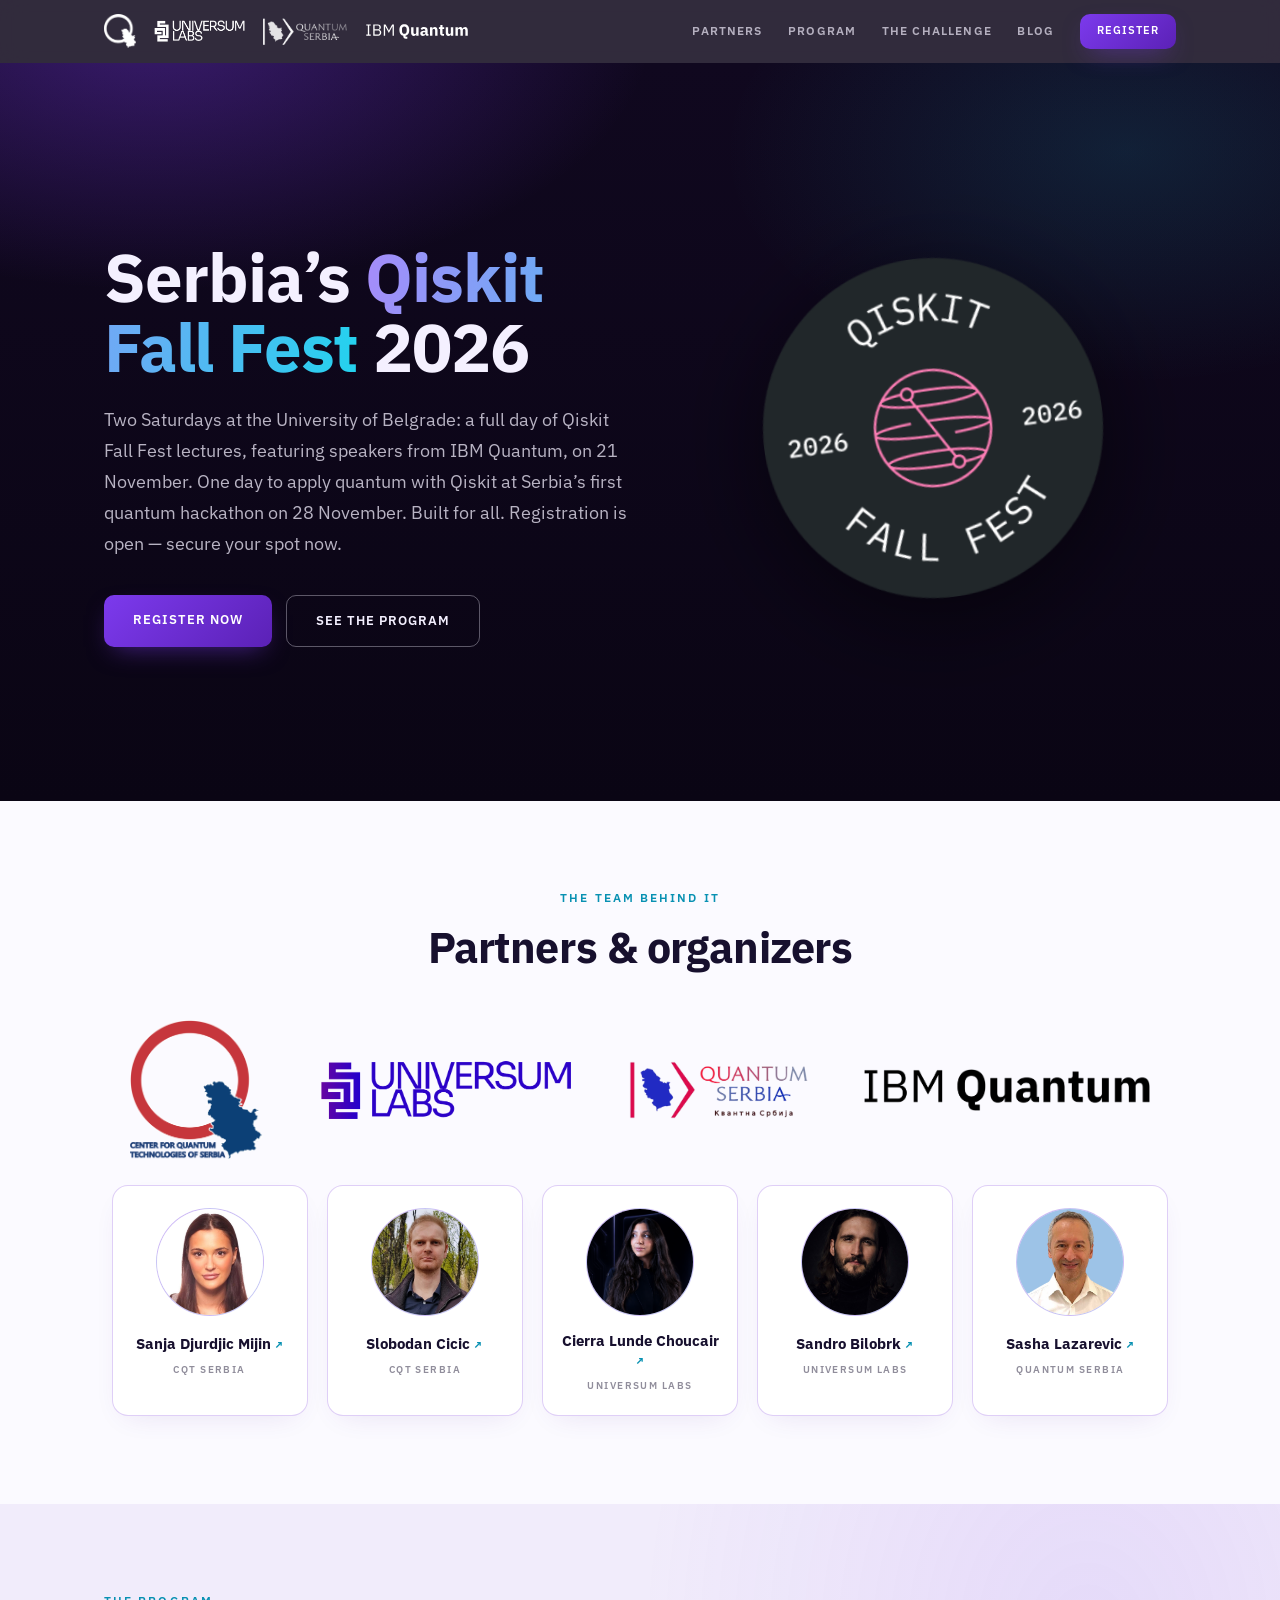
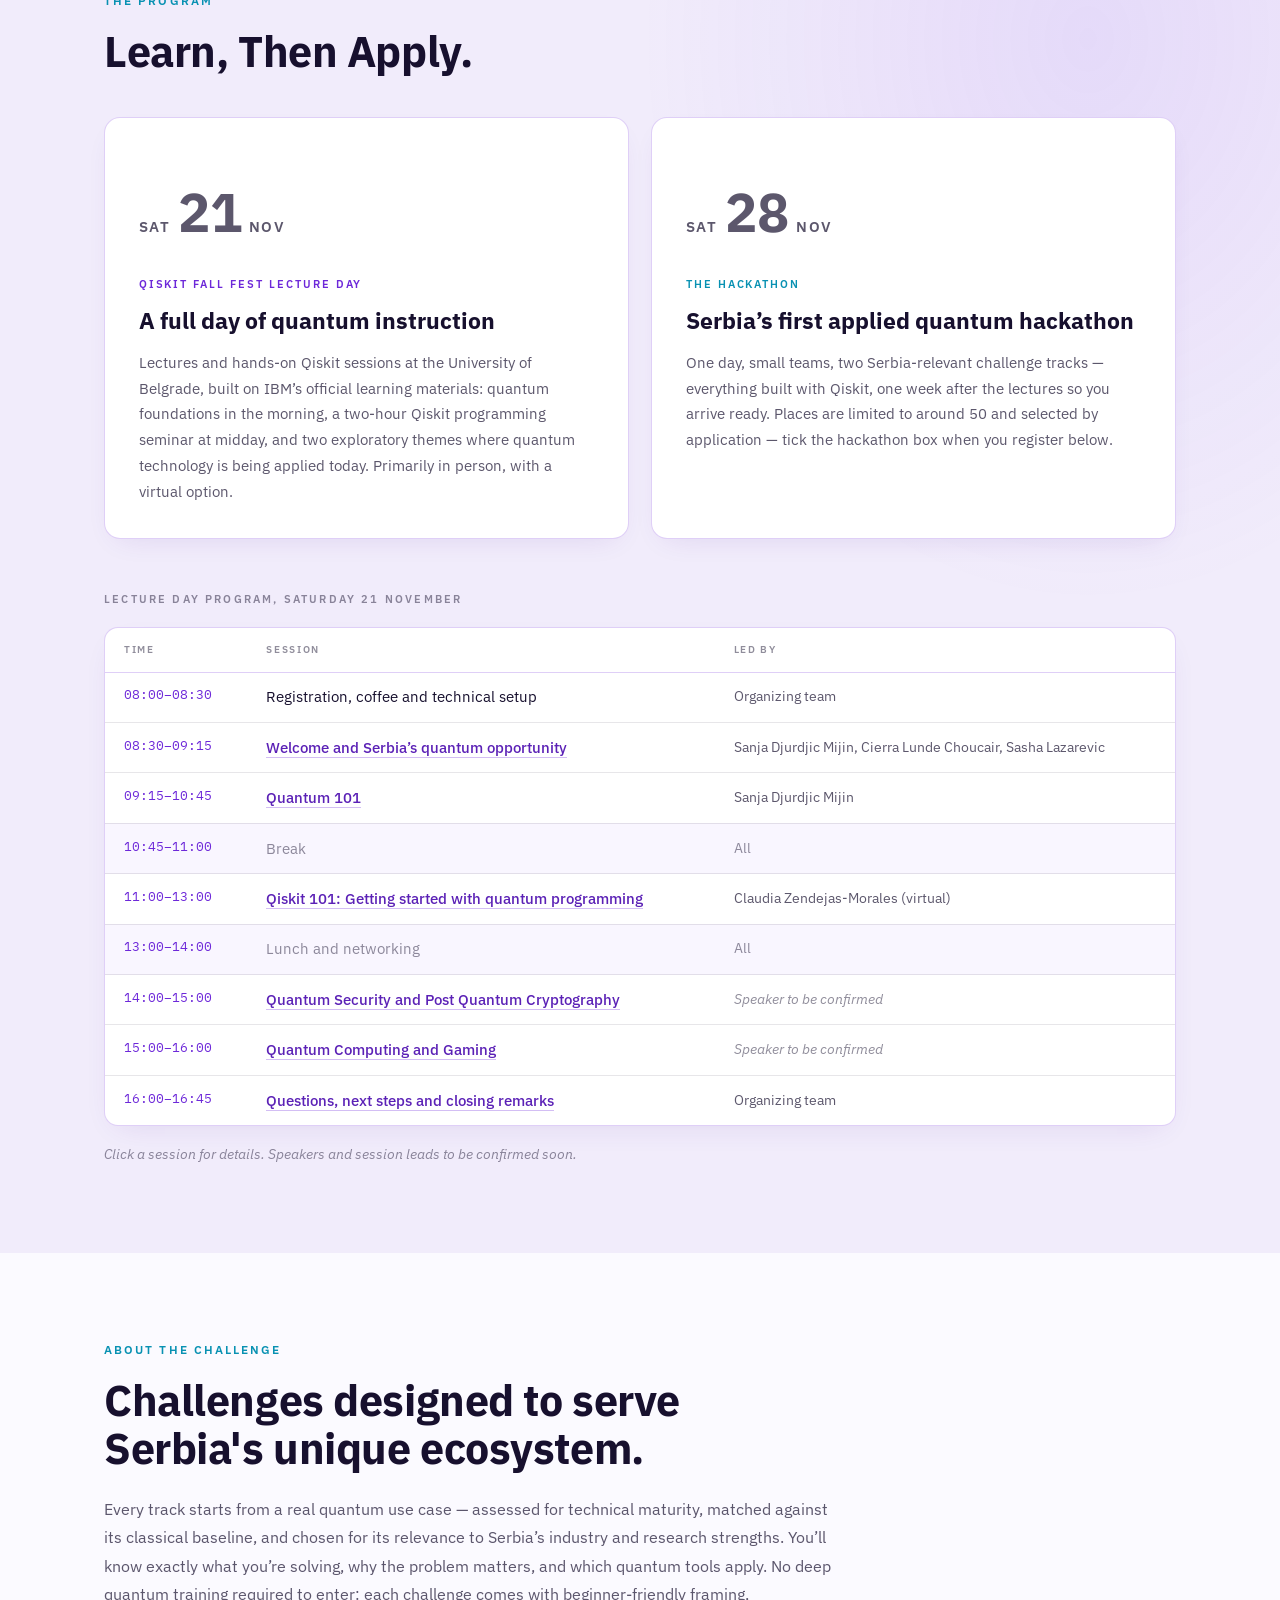
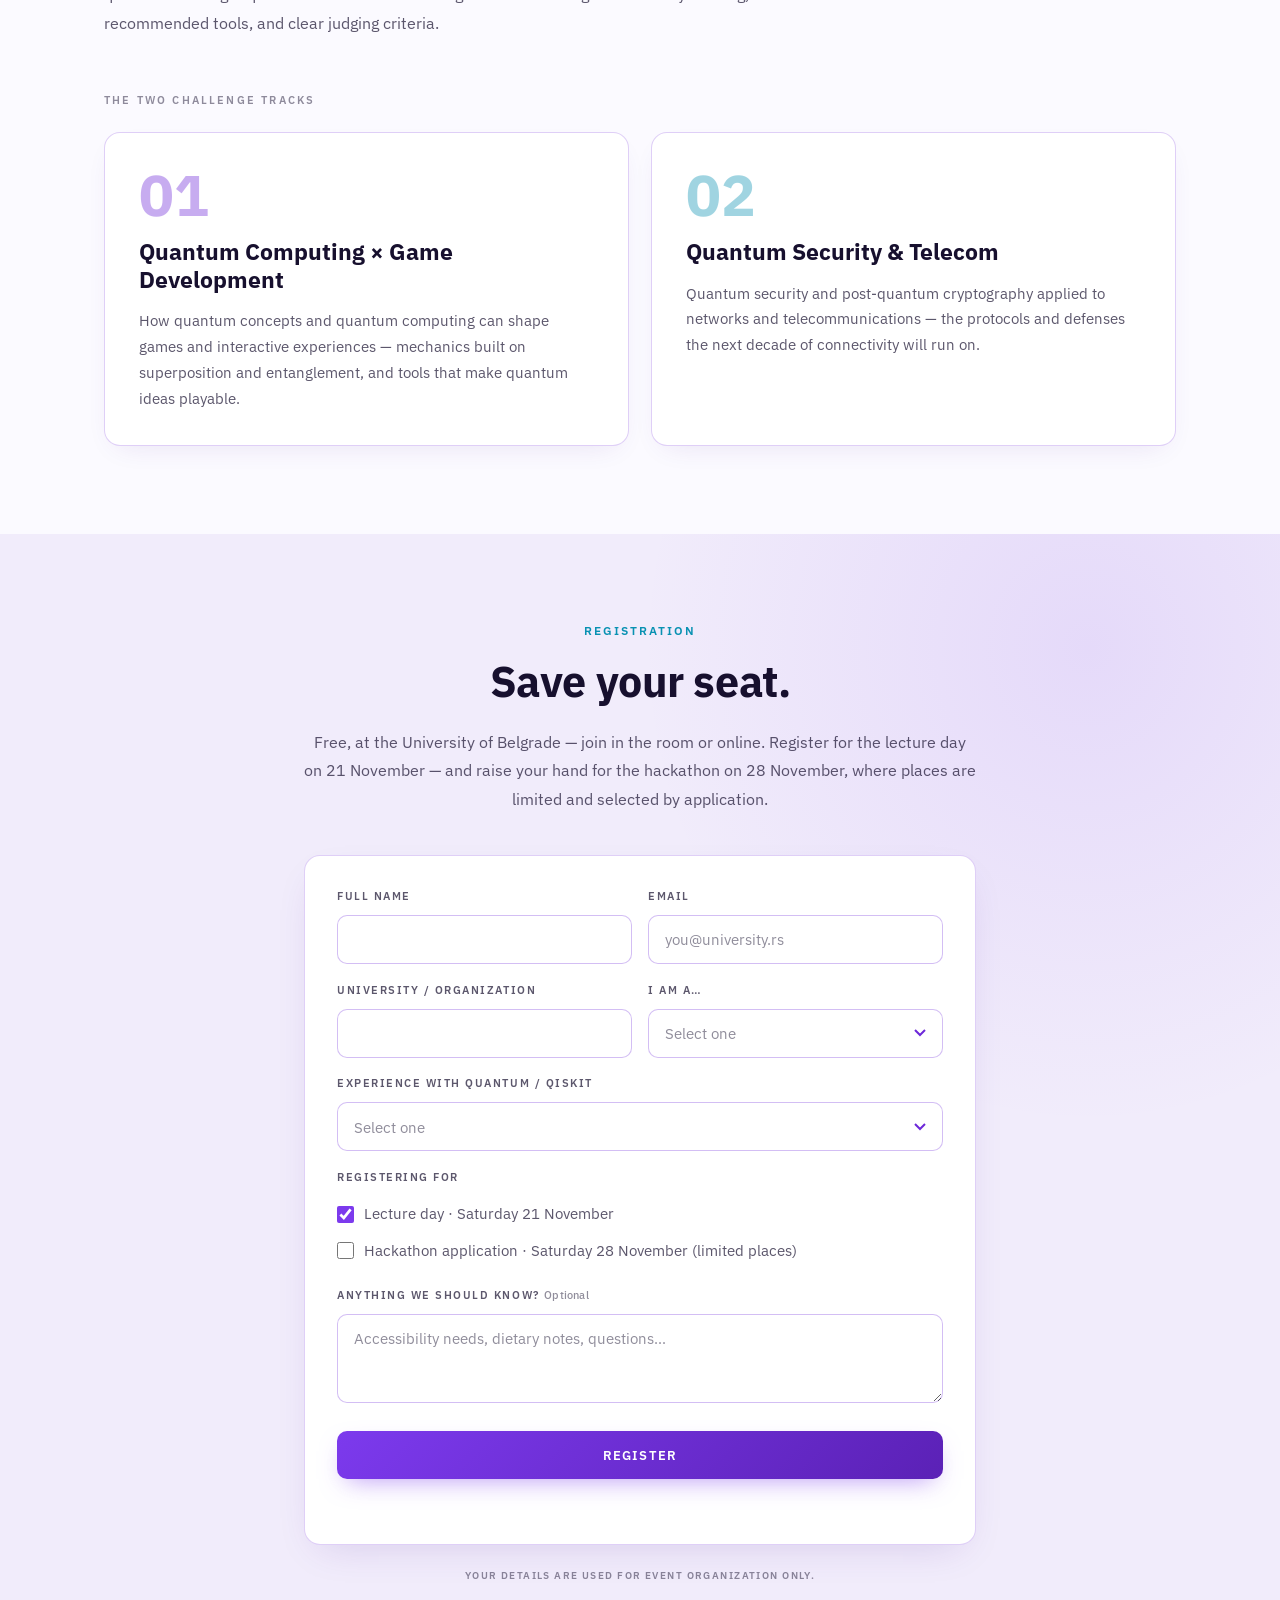
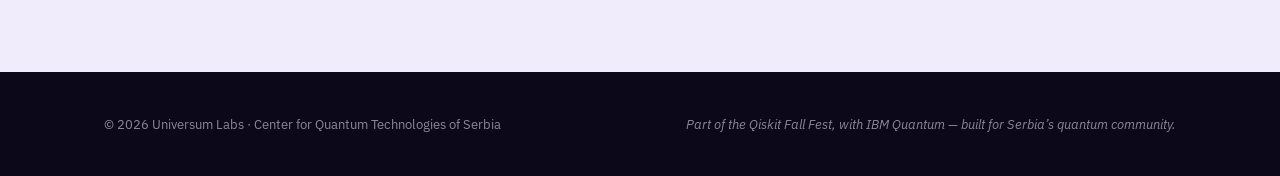
==== index.html @ 4c8e0391 "Two official challenge tracks; welcome speakers; copy trims - Challenge tracks are now the two selec" ====
<!doctype html>
<html lang="en">
<head>
  <meta charset="utf-8" />
  <meta name="viewport" content="width=device-width, initial-scale=1" />
  <title>Qiskit Fall Fest Serbia — Serbia's First Applied Quantum Hackathon</title>
  <meta
    name="description"
    content="A Qiskit Fall Fest and Serbia's first applied quantum hackathon: a full day of lectures with IBM Quantum speakers on 21 November and a one-day Qiskit hackathon on 28 November 2026, in Belgrade. From the Center for Quantum Technologies of Serbia and Universum Labs. Sign up for updates."
  />
  <meta property="og:type" content="website" />
  <meta property="og:title" content="Qiskit Fall Fest Serbia — Serbia's First Applied Quantum Hackathon" />
  <meta
    property="og:description"
    content="Fall Fest lectures with IBM Quantum speakers on 21 November, Serbia's first applied quantum hackathon on 28 November — Belgrade, 2026. Sign up for updates."
  />
  <meta property="og:site_name" content="Qiskit Fall Fest Serbia 2026" />
  <!-- Interim host: swap for the custom domain once set (README, "Going live") -->
  <meta property="og:image" content="https://ibm-qiskit-fall-fest-serbia.vercel.app/assets/og-card.png" />
  <meta property="og:image:width" content="1200" />
  <meta property="og:image:height" content="630" />
  <meta property="og:image:alt" content="Qiskit Fall Fest Serbia 2026 — Serbia&#39;s first applied quantum hackathon, 21 and 28 November, University of Belgrade" />
  <meta name="twitter:card" content="summary_large_image" />
  <meta name="theme-color" content="#0A0514" />
  <link rel="icon" href="data:image/svg+xml,%3Csvg%20xmlns='http://www.w3.org/2000/svg'%20viewBox='0%200%2032%2032'%3E%3Ccircle%20cx='16'%20cy='16'%20r='13'%20fill='none'%20stroke='%238B5CF6'%20stroke-width='2'/%3E%3Cellipse%20cx='16'%20cy='16'%20rx='13'%20ry='5'%20fill='none'%20stroke='%238B5CF6'%20stroke-opacity='.55'/%3E%3Cline%20x1='16'%20y1='16'%20x2='24'%20y2='8'%20stroke='%2322D3EE'%20stroke-width='2'/%3E%3Ccircle%20cx='24'%20cy='8'%20r='2.5'%20fill='%2322D3EE'/%3E%3C/svg%3E" />
  <link rel="preconnect" href="https://fonts.googleapis.com" />
  <link rel="preconnect" href="https://fonts.gstatic.com" crossorigin />
  <link
    href="https://fonts.googleapis.com/css2?family=IBM+Plex+Mono:wght@400;500&family=IBM+Plex+Sans:wght@400;500;600;700&display=swap"
    rel="stylesheet"
  />
  <link rel="stylesheet" href="/styles.css" />
</head>
<body>
  <header class="topbar">
    <div class="wrap topbar-inner">
      <a class="brand-link" href="/" aria-label="Qiskit Fall Fest Serbia — home">
        <span class="brand-logos" role="img" aria-label="Center for Quantum Technologies of Serbia, Universum Labs, Quantum Serbia, and IBM Quantum">
          <img class="brand-logo brand-cqt" src="/assets/logo-cqt-serbia-white.png" alt="" />
          <img class="brand-logo brand-ul" src="/assets/logo-universum-labs-white.png" alt="" />
          <img class="brand-logo brand-qs" src="/assets/logo-quantum-serbia-white.png" alt="" />
          <img class="brand-logo brand-ibm" src="/assets/ibm-quantum-rev.svg" alt="" />
        </span>
      </a>
      <nav class="topnav" aria-label="Page">
        <a href="#partners">Partners</a>
        <a href="#program">Program</a>
        <a href="#challenge">The Challenge</a>
        <a href="/blog/">Blog</a>
        <a class="btn btn-primary btn-small" href="#register">Register</a>
      </nav>
    </div>
  </header>

  <main>
    <!-- ──────── HERO — a qubit, live ──────── -->
    <section class="hero" aria-label="Serbia's first applied quantum hackathon">
      <div class="wrap hero-grid">
        <div class="hero-copy">
          <h1>
            Serbia&rsquo;s
            <span class="grad">Qiskit Fall Fest</span>
            2026
          </h1>
          <p class="lede">
            Two Saturdays at the University of Belgrade: a full day of Qiskit Fall Fest
            lectures, featuring speakers from IBM Quantum, on 21 November. One
            day to apply quantum with Qiskit at Serbia&rsquo;s first quantum
            hackathon on 28 November. Built for all. Registration is
            open — secure your spot now.
          </p>
          <div class="cta-row">
            <a class="btn btn-primary" href="#register">Register Now</a>
            <a class="btn btn-ghost" href="#program">See the program</a>
          </div>
        </div>

        <figure class="hero-viz">
          <!-- Official Qiskit Fall Fest 2026 sticker -->
          <img class="sticker" src="/assets/fall-fest-sticker.png" alt="Qiskit Fall Fest 2026 sticker" width="318" height="318" />
        </figure>
      </div>
    </section>

    <!-- ──────── THE PARTNERS — three logos, linked ──────── -->
    <section id="partners" aria-labelledby="partners-heading">
      <div class="wrap">
        <p class="eyebrow centered">The team behind it</p>
        <h2 id="partners-heading" class="centered">Partners &amp; organizers</h2>
        <div class="logo-row logo-row-spaced">
          <!-- Not a link yet: the Center's website doesn't exist. When it does,
               wrap this img in <a class="logo-link" href="…" target="_blank" rel="noopener noreferrer"> -->
          <span class="logo-link logo-static">
            <img class="logo-img logo-cqt" src="/assets/logo-cqt-serbia.png" alt="Center for Quantum Technologies of Serbia" />
          </span>
          <a class="logo-link" href="https://universumlabs.com" target="_blank" rel="noopener noreferrer" aria-label="Universum Labs">
            <img class="logo-img logo-ul" src="/assets/logo-universum-labs.png" alt="Universum Labs" />
          </a>
          <!-- Not a link yet: no Quantum Serbia website URL on file. To link it,
               swap this span for <a class="logo-link" href="…" target="_blank" rel="noopener noreferrer"> -->
          <span class="logo-link logo-static">
            <img class="logo-img logo-qs" src="/assets/logo-quantum-serbia.png" alt="Quantum Serbia" />
          </span>
          <a class="logo-link" href="https://www.ibm.com/quantum" target="_blank" rel="noopener noreferrer" aria-label="IBM Quantum">
            <img class="logo-img logo-ibm" src="/assets/logo-ibm-quantum.png" alt="IBM Quantum" />
          </a>
        </div>

        <!-- Cards render from the ORGANIZERS list in /people.js -->
        <div id="organizer-cards" class="team-grid"></div>
      </div>
    </section>

    <!-- ──────── THE PROGRAM — two Saturdays ──────── -->
    <section id="program" class="band" aria-labelledby="program-heading">
      <div class="wrap">
                <p class="eyebrow">The program</p>
        <h2 id="program-heading">Learn, Then Apply.</h2>
        <div class="program-grid">
          <article class="card program-card">
            <p class="program-date violet">Sat <span>21</span> Nov</p>
            <p class="card-eyebrow violet">Qiskit Fall Fest Lecture day</p>
            <h3>A full day of quantum instruction</h3>
            <p>
              Lectures and hands-on Qiskit sessions at the University of
              Belgrade, built on IBM&rsquo;s official learning materials:
              quantum foundations in the morning, a two-hour Qiskit
              programming seminar at midday, and two exploratory themes
              where quantum technology is being applied today. Primarily in
              person, with a virtual option.
            </p>
          </article>
          <article class="card program-card">
            <p class="program-date cyan">Sat <span>28</span> Nov</p>
            <p class="card-eyebrow cyan">The hackathon</p>
            <h3>Serbia&rsquo;s first applied quantum hackathon</h3>
            <p>
              One day, small teams, two Serbia-relevant challenge tracks —
              everything built with Qiskit, one week after the lectures so
              you arrive ready. Places are limited to around 50 and selected
              by application — tick the hackathon box when you register
              below.
            </p>
          </article>
        </div>

        <div class="schedule">
          <p class="schedule-kicker">Lecture day program, Saturday 21 November</p>
          <div class="table-wrap">
            <table class="program-table">
              <thead>
                <tr>
                  <th scope="col">Time</th>
                  <th scope="col">Session</th>
                  <th scope="col">Led by</th>
                </tr>
              </thead>
              <tbody>
                <tr>
                  <td class="t-time">08:00–08:30</td>
                  <td>Registration, coffee and technical setup</td>
                  <td class="t-lead">Organizing team</td>
                </tr>
                <tr>
                  <td class="t-time">08:30–09:15</td>
                  <td><a class="t-link" href="/session.html?id=welcome">Welcome and Serbia&rsquo;s quantum opportunity</a></td>
                  <td class="t-lead">Sanja Djurdjic Mijin, Cierra Lunde Choucair, Sasha Lazarevic</td>
                </tr>
                <tr>
                  <td class="t-time">09:15–10:45</td>
                  <td><a class="t-link" href="/session.html?id=quantum-101">Quantum 101</a></td>
                  <td class="t-lead">Sanja Djurdjic Mijin</td>
                </tr>
                <tr class="t-break">
                  <td class="t-time">10:45–11:00</td>
                  <td>Break</td>
                  <td class="t-lead">All</td>
                </tr>
                <tr>
                  <td class="t-time">11:00–13:00</td>
                  <td><a class="t-link" href="/session.html?id=qiskit-101">Qiskit 101: Getting started with quantum programming</a></td>
                  <td class="t-lead">Claudia Zendejas-Morales (virtual)</td>
                </tr>
                <tr class="t-break">
                  <td class="t-time">13:00–14:00</td>
                  <td>Lunch and networking</td>
                  <td class="t-lead">All</td>
                </tr>
                <tr>
                  <td class="t-time">14:00–15:00</td>
                  <td><a class="t-link" href="/session.html?id=quantum-cryptography-security">Quantum Security and Post Quantum Cryptography</a></td>
                  <td class="t-lead t-tba">Speaker to be confirmed</td>
                </tr>
                <tr>
                  <td class="t-time">15:00–16:00</td>
                  <td><a class="t-link" href="/session.html?id=quantum-computing-gaming">Quantum Computing and Gaming</a></td>
                  <td class="t-lead t-tba">Speaker to be confirmed</td>
                </tr>
                <tr>
                  <td class="t-time">16:00–16:45</td>
                  <td><a class="t-link" href="/session.html?id=questions-and-closing">Questions, next steps and closing remarks</a></td>
                  <td class="t-lead">Organizing team</td>
                </tr>
              </tbody>
            </table>
          </div>
          <p class="schedule-note">
            Click a session for details. Speakers and session leads to be confirmed soon.
          </p>
        </div>
      </div>
    </section>

    <!-- ──────── ABOUT THE CHALLENGE ──────── -->
    <section id="challenge" aria-labelledby="challenge-heading">
      <div class="wrap">
        <p class="eyebrow">About the challenge</p>
        <h2 id="challenge-heading">Challenges designed to serve Serbia's unique ecosystem.</h2>
        <p class="section-lede">
          Every track starts from a real quantum use case — assessed for
          technical maturity, matched against its classical baseline, and
          chosen for its relevance to Serbia&rsquo;s industry and research
          strengths. You&rsquo;ll know exactly what you&rsquo;re solving, why
          the problem matters, and which quantum tools apply. No deep quantum
          training required to enter: each challenge comes with
          beginner-friendly framing, recommended tools, and clear judging
          criteria.
        </p>

        <p class="tracks-kicker">The two challenge tracks</p>
        <div class="track-grid track-grid-2">
          <article class="card track-card">
            <p class="track-number violet" aria-hidden="true">01</p>
            <h3>Quantum Computing &times; Game Development</h3>
            <p>
              How quantum concepts and quantum computing can shape games and
              interactive experiences — mechanics built on superposition and
              entanglement, and tools that make quantum ideas playable.
            </p>
          </article>
          <article class="card track-card">
            <p class="track-number cyan" aria-hidden="true">02</p>
            <h3>Quantum Security &amp; Telecom</h3>
            <p>
              Quantum security and post-quantum cryptography applied to
              networks and telecommunications — the protocols and defenses
              the next decade of connectivity will run on.
            </p>
          </article>
        </div>
      </div>
    </section>

    <!-- ──────── REGISTRATION ──────── -->
    <section id="register" class="band updates" aria-labelledby="register-heading">
      <div class="wrap wrap-narrow">
        <p class="eyebrow centered">Registration</p>
        <h2 id="register-heading" class="centered">Save your seat.</h2>
        <p class="section-lede centered">
          Free, at the University of Belgrade — join in the room or online.
          Register for the
          lecture day on 21 November — and raise your hand for the hackathon
          on 28 November, where places are limited and selected by
          application.
        </p>
        <!-- Paste your form backend URL into data-endpoint (see README.md). -->
        <form id="registration" class="signup" data-endpoint="https://script.google.com/macros/s/AKfycbzVvNJtgmR1ozSA4bcghYRO--AcX3a61A7AXJH9UZpxtgSiipIboT6qNta8T_a5x9vLxA/exec">
          <div class="form-grid">
            <div class="field">
              <label class="field-label" for="reg-name">Full name</label>
              <input id="reg-name" name="name" type="text" required autocomplete="name" />
            </div>
            <div class="field">
              <label class="field-label" for="reg-email">Email</label>
              <input id="reg-email" name="email" type="email" required autocomplete="email" placeholder="you@university.rs" />
            </div>
            <div class="field">
              <label class="field-label" for="reg-affiliation">University / organization</label>
              <input id="reg-affiliation" name="affiliation" type="text" required autocomplete="organization" />
            </div>
            <div class="field">
              <label class="field-label" for="reg-status">I am a&hellip;</label>
              <select id="reg-status" name="status" required>
                <option value="" selected disabled>Select one</option>
                <option>Undergraduate student</option>
                <option>Master&rsquo;s student</option>
                <option>PhD student</option>
                <option>Researcher / academic</option>
                <option>Industry professional</option>
                <option>Other</option>
              </select>
            </div>
            <div class="field field-wide">
              <label class="field-label" for="reg-experience">Experience with quantum / Qiskit</label>
              <select id="reg-experience" name="experience" required>
                <option value="" selected disabled>Select one</option>
                <option>New to quantum — starting from zero</option>
                <option>Some exposure — courses, videos, or tutorials</option>
                <option>Hands-on — I&rsquo;ve written Qiskit or similar code</option>
              </select>
            </div>
            <fieldset class="field field-wide">
              <legend class="field-label">Registering for</legend>
              <label class="check">
                <input type="checkbox" name="lecture_day" value="yes" checked />
                Lecture day &middot; Saturday 21 November
              </label>
              <label class="check">
                <input type="checkbox" name="hackathon_application" value="yes" />
                Hackathon application &middot; Saturday 28 November (limited places)
              </label>
            </fieldset>
            <div class="field field-wide">
              <label class="field-label" for="reg-notes">Anything we should know? <span class="optional">Optional</span></label>
              <textarea id="reg-notes" name="notes" rows="3" placeholder="Accessibility needs, dietary notes, questions&hellip;"></textarea>
            </div>
          </div>
          <input class="hp" type="text" name="company" tabindex="-1" autocomplete="off" aria-hidden="true" />
          <button class="btn btn-primary btn-register" type="submit">Register</button>
          <p class="form-status" role="status" aria-live="polite"></p>
        </form>
        <p class="privacy">Your details are used for event organization only.</p>
      </div>
    </section>
  </main>

  <footer class="footer">
    <div class="wrap footer-inner">
      <p>© 2026 Universum Labs · Center for Quantum Technologies of Serbia</p>
      <p class="footer-tag">Part of the Qiskit Fall Fest, with IBM Quantum — built for Serbia&rsquo;s quantum community.</p>
    </div>
  </footer>

  <script src="/script.js"></script>
  <script src="/people.js"></script>
</body>
</html>
---- styles.css ----
/* ────────────────────────────────────────────────────────────────────────
   Quantum Hackathon — standalone pre-launch site (light theme)
   Universum Labs × Center for Quantum Technologies Serbia
   ──────────────────────────────────────────────────────────────────────── */

:root {
  --bg: #fbfaff;
  --bg-raised: #f4f1fc;
  --panel: #ffffff;
  --line: rgba(109, 40, 217, 0.22);
  --line-soft: rgba(23, 16, 46, 0.1);
  --violet: #7c3aed;
  --violet-bright: #6d28d9;
  --violet-deep: #5b21b6;
  --cyan: #0891b2;
  --pink: #db2777;
  --text: #17102e;
  --dim: rgba(23, 16, 46, 0.7);
  --dimmer: rgba(23, 16, 46, 0.48);
  /* IBM Plex — the same family IBM Quantum uses */
  --font-display: "IBM Plex Sans", system-ui, sans-serif;
  --font-body: "IBM Plex Sans", system-ui, sans-serif;
  --font-mono: "IBM Plex Mono", ui-monospace, "SF Mono", Menlo, monospace;
}

* {
  margin: 0;
  padding: 0;
  box-sizing: border-box;
}

html {
  scroll-behavior: smooth;
}

body {
  background: var(--bg);
  color: var(--text);
  font-family: var(--font-body);
  font-size: 16px;
  line-height: 1.6;
  -webkit-font-smoothing: antialiased;
}

::selection {
  background: rgba(124, 58, 237, 0.22);
  color: var(--text);
}

:focus-visible {
  outline: 2px solid var(--cyan);
  outline-offset: 2px;
}

.wrap {
  max-width: 1120px;
  margin-inline: auto;
  padding-inline: 24px;
}

.wrap-narrow {
  max-width: 720px;
}

section {
  scroll-margin-top: 76px;
}

.mono {
  font-family: var(--font-mono);
}

/* Gradient text — only used in the dark hero, so the bright variants */
.grad {
  background: linear-gradient(100deg, #a78bfa, #22d3ee);
  -webkit-background-clip: text;
  background-clip: text;
  color: transparent;
}

.violet { color: var(--violet-bright); }
.cyan { color: var(--cyan); }
.pink { color: var(--pink); }
.centered { text-align: center; }

/* ──────── Buttons ──────── */

.btn {
  display: inline-block;
  border: 0;
  border-radius: 10px;
  padding: 0.95rem 1.8rem;
  font-family: var(--font-display);
  font-size: 0.8rem;
  font-weight: 600;
  letter-spacing: 0.08em;
  text-transform: uppercase;
  text-decoration: none;
  color: var(--text);
  cursor: pointer;
  transition: transform 0.15s ease, box-shadow 0.15s ease, border-color 0.15s ease, filter 0.15s ease;
}

.btn-primary {
  background: linear-gradient(135deg, var(--violet), var(--violet-deep));
  color: #ffffff;
  box-shadow: 0 10px 26px -10px rgba(124, 58, 237, 0.55);
}

.btn-primary:hover {
  filter: brightness(1.08);
  transform: translateY(-2px);
}

.btn-ghost {
  border: 1px solid rgba(23, 16, 46, 0.25);
  background: transparent;
}

.btn-ghost:hover {
  border-color: var(--violet);
  color: var(--violet-bright);
  transform: translateY(-2px);
}

.btn-small {
  padding: 0.55rem 1.1rem;
  font-size: 0.7rem;
}

/* ──────── Top bar ──────── */

/* Dark to match the hero — the two read as one dark block at the top */
.topbar {
  position: sticky;
  top: 0;
  z-index: 50;
  background: rgba(13, 7, 26, 0.85);
  backdrop-filter: blur(12px);
  -webkit-backdrop-filter: blur(12px);
}

/* All three partner marks, white versions, in the menu bar — the whole
   cluster links back to the home page */
.brand-link {
  display: inline-flex;
  text-decoration: none;
  transition: opacity 0.15s ease;
}

.brand-link:hover {
  opacity: 0.8;
}

.brand-logos {
  display: flex;
  align-items: center;
  gap: 1.1rem;
}

.brand-logo {
  display: block;
  width: auto;
}

.brand-cqt { height: 34px; }
.brand-ul  { height: 22px; }
.brand-qs  { height: 27px; }
.brand-ibm { height: 17px; }

.topbar-inner {
  display: flex;
  align-items: center;
  justify-content: space-between;
  gap: 1rem;
  padding-block: 0.85rem;
}

.topnav {
  display: flex;
  align-items: center;
  gap: 1.6rem;
}

.topnav a:not(.btn) {
  font-family: var(--font-display);
  font-size: 0.72rem;
  font-weight: 600;
  letter-spacing: 0.1em;
  text-transform: uppercase;
  text-decoration: none;
  color: rgba(244, 240, 255, 0.68);
  transition: color 0.15s ease;
}

.topnav a:not(.btn):hover {
  color: #ffffff;
}

/* ──────── Hero ──────── */

/* Dark hero on a light page — the dark-to-light change is the divider,
   so no border here */
.hero {
  position: relative;
  overflow: hidden;
  background:
    radial-gradient(60% 55% at 12% -5%, rgba(124, 58, 237, 0.38), transparent 65%),
    radial-gradient(45% 45% at 88% 12%, rgba(34, 211, 238, 0.12), transparent 70%),
    linear-gradient(180deg, #10081f 0%, #0a0514 100%);
}

.hero h1 {
  color: #f4f0ff;
}

.hero .lede {
  color: rgba(244, 240, 255, 0.74);
}

.hero .microline,
.hero .hero-footline {
  color: rgba(244, 240, 255, 0.48);
}

.hero .pill {
  color: #c4b5fd;
  border-color: rgba(167, 139, 250, 0.42);
  background: rgba(139, 92, 246, 0.14);
}

.hero .btn-ghost {
  border-color: rgba(244, 240, 255, 0.35);
  color: #f4f0ff;
}

.hero .btn-ghost:hover {
  border-color: #a78bfa;
  color: #c4b5fd;
}

.hero .readout {
  color: rgba(244, 240, 255, 0.5);
}

.hero .readout .angles {
  color: #22d3ee;
}

.hero-grid {
  display: grid;
  grid-template-columns: 1.05fr 0.95fr;
  align-items: center;
  gap: 3rem;
  min-height: min(82svh, 860px);
  padding-block: 4.5rem;
}

.pill {
  display: inline-block;
  border: 1px solid var(--line);
  border-radius: 999px;
  padding: 0.4rem 1rem;
  font-family: var(--font-display);
  font-size: 0.68rem;
  font-weight: 600;
  letter-spacing: 0.16em;
  text-transform: uppercase;
  color: var(--violet-bright);
  background: rgba(124, 58, 237, 0.07);
}

.hero h1 {
  margin-top: 1.6rem;
  font-family: var(--font-display);
  font-size: clamp(2.6rem, 5.6vw, 4.2rem);
  font-weight: 700;
  line-height: 1.04;
  letter-spacing: -0.015em;
  text-wrap: balance;
}

.hero h1 .grad {
  display: inline;
}

.lede {
  margin-top: 1.5rem;
  max-width: 34rem;
  font-size: 1.1rem;
  line-height: 1.75;
  color: var(--dim);
}

.cta-row {
  display: flex;
  flex-wrap: wrap;
  gap: 0.9rem;
  margin-top: 2.2rem;
}

.microline {
  margin-top: 2rem;
  font-family: var(--font-display);
  font-size: 0.68rem;
  font-weight: 600;
  letter-spacing: 0.14em;
  text-transform: uppercase;
  color: var(--dimmer);
}

.hero-footline {
  padding-bottom: 1.8rem;
  text-align: center;
  font-family: var(--font-display);
  font-size: 0.66rem;
  font-weight: 600;
  letter-spacing: 0.22em;
  text-transform: uppercase;
  color: var(--dimmer);
}

/* ──────── Fall Fest sticker ──────── */

.hero-viz {
  text-align: center;
}

/* Displayed at the PNG's native size so it stays crisp */
.sticker {
  width: min(100%, 340px);
  height: auto;
  transform: rotate(-8deg);
  filter: drop-shadow(0 20px 46px rgba(0, 0, 0, 0.5));
}

/* ──────── Sections ──────── */

section:not(.hero) {
  padding-block: 5.5rem;
}

/* Tinted band — color, not lines, divides sections */
.band {
  background:
    radial-gradient(50% 60% at 85% 10%, rgba(124, 58, 237, 0.1), transparent 70%),
    #f1ecfb;
}

.eyebrow {
  font-family: var(--font-display);
  font-size: 0.72rem;
  font-weight: 600;
  letter-spacing: 0.18em;
  text-transform: uppercase;
  color: var(--cyan);
}

h2 {
  margin-top: 1rem;
  max-width: 46rem;
  font-family: var(--font-display);
  font-size: clamp(1.9rem, 3.6vw, 2.7rem);
  font-weight: 700;
  line-height: 1.12;
  letter-spacing: -0.01em;
  text-wrap: balance;
}

h2.centered {
  margin-inline: auto;
}

.section-lede {
  margin-top: 1.4rem;
  max-width: 46rem;
  font-size: 1.02rem;
  line-height: 1.75;
  color: var(--dim);
}

.section-lede.centered {
  margin-inline: auto;
}

/* ──────── Cards ──────── */

.card {
  border: 1px solid var(--line);
  border-radius: 16px;
  background: var(--panel);
  box-shadow: 0 10px 30px -14px rgba(76, 29, 149, 0.14);
  padding: 2.1rem;
  transition: transform 0.18s ease, border-color 0.18s ease, box-shadow 0.18s ease;
}

.card:hover {
  transform: translateY(-4px);
  border-color: rgba(109, 40, 217, 0.45);
  box-shadow: 0 18px 42px -16px rgba(76, 29, 149, 0.22);
}

.card h3 {
  font-family: var(--font-display);
  font-size: 1.45rem;
  font-weight: 700;
  line-height: 1.2;
}

.card p:not(.card-eyebrow):not(.card-role):not(.track-number) {
  margin-top: 0.9rem;
  font-size: 0.95rem;
  line-height: 1.7;
  color: var(--dim);
}

.card-eyebrow {
  margin-bottom: 0.9rem;
  font-family: var(--font-display);
  font-size: 0.68rem;
  font-weight: 600;
  letter-spacing: 0.18em;
  text-transform: uppercase;
}

.card-role {
  margin-top: 1.4rem;
  font-family: var(--font-display);
  font-size: 0.66rem;
  font-weight: 600;
  letter-spacing: 0.12em;
  text-transform: uppercase;
}

/* Partner logo row — three logos, side by side, each linking out */

.logo-row {
  display: flex;
  flex-wrap: wrap;
  align-items: center;
  justify-content: center;
  gap: 2.6rem 3.5rem;
}

/* When the section heading is present above the logo row */
.logo-row-spaced {
  margin-top: 3rem;
}

.logo-link {
  display: inline-flex;
  transition: opacity 0.15s ease, transform 0.15s ease;
}

.logo-link:hover {
  opacity: 0.75;
  transform: translateY(-3px);
}

/* A partner without a website yet — same slot, no link affordance */
.logo-static,
.logo-static:hover {
  opacity: 1;
  transform: none;
  cursor: default;
}

.logo-img {
  display: block;
  width: auto;
  max-width: 100%;
}

/* Heights tuned per logo so the four read at similar visual weight and
   still fit on one line */
.logo-cqt { height: clamp(96px, 12.5vw, 140px); }
.logo-ul  { height: clamp(44px, 5.8vw, 62px); }
.logo-qs  { height: clamp(42px, 5.4vw, 58px); }
.logo-ibm { height: clamp(30px, 3.9vw, 42px); }

/* Organizer cards under the partner logos */

.team-kicker {
  margin-top: 4.2rem;
  text-align: center;
  font-family: var(--font-display);
  font-size: 0.68rem;
  font-weight: 600;
  letter-spacing: 0.2em;
  text-transform: uppercase;
  color: var(--dimmer);
}

.team-grid {
  display: flex;
  flex-wrap: wrap;
  justify-content: center;
  gap: 1.2rem;
  margin-top: 1.6rem;
}

.team-card {
  width: 196px;
  border: 1px solid var(--line);
  border-radius: 16px;
  background: var(--panel);
  box-shadow: 0 10px 30px -14px rgba(76, 29, 149, 0.14);
  padding: 1.4rem 1rem 1.3rem;
  text-align: center;
  transition: transform 0.18s ease, border-color 0.18s ease, box-shadow 0.18s ease;
}

.team-card:hover {
  transform: translateY(-4px);
  border-color: rgba(109, 40, 217, 0.45);
  box-shadow: 0 18px 42px -16px rgba(76, 29, 149, 0.22);
}

/* Photo placeholder — swap the div for an <img class="headshot"> when
   real photos land; the same rules crop it into the circle */
.headshot {
  width: 108px;
  height: 108px;
  margin: 0 auto 0.9rem;
  border-radius: 50%;
  border: 1px solid var(--line);
  background: linear-gradient(135deg, rgba(124, 58, 237, 0.16), rgba(34, 211, 238, 0.14));
  display: flex;
  align-items: center;
  justify-content: center;
  object-fit: cover;
  font-family: var(--font-display);
  font-size: 1.35rem;
  font-weight: 700;
  letter-spacing: 0.05em;
  color: var(--violet-bright);
}

.team-name {
  display: inline-block;
  font-family: var(--font-display);
  font-size: 0.95rem;
  font-weight: 700;
  line-height: 1.25;
  color: var(--text);
  text-decoration: none;
  transition: color 0.15s ease;
}

/* Whole-card LinkedIn link */
.team-card-link {
  display: block;
  text-decoration: none;
  color: inherit;
}

a.team-name::after,
.team-card-link .team-name::after {
  content: " ↗";
  font-size: 0.72em;
  color: var(--cyan);
}

.team-name:hover {
  color: var(--violet-bright);
}

.team-org {
  margin-top: 0.35rem;
  font-family: var(--font-display);
  font-size: 0.64rem;
  font-weight: 600;
  letter-spacing: 0.14em;
  text-transform: uppercase;
  color: var(--dimmer);
}

/* ──────── Program ──────── */

.program-grid {
  display: grid;
  grid-template-columns: 1fr 1fr;
  gap: 1.4rem;
  margin-top: 2.6rem;
}

.program-date {
  font-family: var(--font-display);
  font-size: 0.95rem;
  font-weight: 600;
  letter-spacing: 0.1em;
  text-transform: uppercase;
  line-height: 1;
  margin-bottom: 1.1rem;
}

.program-date span {
  font-size: 3.4rem;
  font-weight: 700;
  letter-spacing: -0.01em;
  margin-inline: 0.15rem;
}

.program-card h3 {
  margin-top: 0.2rem;
}

/* ──────── Schedule table ──────── */

.schedule {
  margin-top: 3.2rem;
}

.schedule-kicker {
  font-family: var(--font-display);
  font-size: 0.68rem;
  font-weight: 600;
  letter-spacing: 0.2em;
  text-transform: uppercase;
  color: var(--dimmer);
}

.table-wrap {
  margin-top: 1.2rem;
  overflow-x: auto;
  border: 1px solid var(--line);
  border-radius: 14px;
  background: var(--panel);
  box-shadow: 0 10px 30px -14px rgba(76, 29, 149, 0.14);
}

.program-table {
  width: 100%;
  min-width: 640px;
  border-collapse: collapse;
  text-align: left;
  font-size: 0.93rem;
}

.program-table th {
  padding: 0.85rem 1.2rem;
  font-family: var(--font-display);
  font-size: 0.64rem;
  font-weight: 600;
  letter-spacing: 0.16em;
  text-transform: uppercase;
  color: var(--dimmer);
  border-bottom: 1px solid var(--line);
}

.program-table td {
  padding: 0.8rem 1.2rem;
  border-bottom: 1px solid var(--line-soft);
  vertical-align: top;
}

.program-table tbody tr:last-child td {
  border-bottom: 0;
}

.t-time {
  font-family: var(--font-mono);
  font-size: 0.8rem;
  font-variant-numeric: tabular-nums;
  white-space: nowrap;
  color: var(--violet-bright);
}

.t-lead {
  font-size: 0.86rem;
  color: var(--dim);
}


.t-tba {
  font-style: italic;
  color: var(--dimmer);
}

.t-break td {
  background: rgba(124, 58, 237, 0.045);
}

.t-break td:not(.t-time) {
  color: var(--dimmer);
}

.schedule-note {
  margin-top: 1rem;
  font-size: 0.9rem;
  font-style: italic;
  color: var(--dimmer);
}

/* Sessions in the table link to their detail pages */
.t-link {
  color: var(--violet-deep);
  font-weight: 500;
  text-decoration: none;
  border-bottom: 1px solid rgba(109, 40, 217, 0.3);
  transition: border-color 0.15s ease, color 0.15s ease;
}

.t-link:hover {
  color: var(--violet);
  border-bottom-color: var(--violet);
}

/* ──────── Session detail page ──────── */

.meta-chips {
  display: flex;
  flex-wrap: wrap;
  gap: 0.6rem;
  margin-top: 1.2rem;
}

.meta-chip {
  border: 1px solid rgba(167, 139, 250, 0.35);
  border-radius: 999px;
  padding: 0.35rem 0.9rem;
  font-family: var(--font-mono);
  font-size: 0.72rem;
  letter-spacing: 0.04em;
  color: #c4b5fd;
  background: rgba(139, 92, 246, 0.12);
}

.speakers-kicker {
  margin-top: 3rem;
  font-family: var(--font-display);
  font-size: 0.68rem;
  font-weight: 600;
  letter-spacing: 0.2em;
  text-transform: uppercase;
  color: var(--dimmer);
}

.speaker-note {
  margin-top: 1.2rem;
  font-size: 0.9rem;
  font-style: italic;
  color: var(--dimmer);
}

.session-cta {
  display: flex;
  flex-wrap: wrap;
  align-items: center;
  gap: 1.2rem;
  margin-top: 3rem;
}

.team-role {
  margin-top: 0.15rem;
  font-size: 0.82rem;
  color: var(--dim);
}

.band-note {
  margin-top: 2.2rem;
  max-width: 44rem;
  font-style: italic;
  color: var(--dim);
}

/* ──────── Tracks ──────── */

.tracks-kicker {
  margin-top: 3.4rem;
  font-family: var(--font-display);
  font-size: 0.68rem;
  font-weight: 600;
  letter-spacing: 0.2em;
  text-transform: uppercase;
  color: var(--dimmer);
}

.track-grid {
  display: grid;
  grid-template-columns: repeat(3, 1fr);
  gap: 1.4rem;
  margin-top: 1.4rem;
}

/* Two official tracks — wider cards, not a gap where a third used to be */
.track-grid-2 {
  grid-template-columns: repeat(2, 1fr);
}

.track-number {
  font-family: var(--font-display);
  font-size: 3.6rem;
  font-weight: 700;
  line-height: 1;
  opacity: 0.38;
}

.track-card h3 {
  margin-top: 0.9rem;
}

.tracks-note {
  margin-top: 1.8rem;
  max-width: 44rem;
  font-size: 0.92rem;
  font-style: italic;
  color: var(--dimmer);
}

/* ──────── Signup ──────── */

.updates {
  text-align: center;
}

.signup {
  max-width: 42rem;
  margin: 2.6rem auto 0;
  border: 1px solid var(--line);
  border-radius: 16px;
  background: var(--panel);
  box-shadow: 0 14px 38px -16px rgba(76, 29, 149, 0.18);
  padding: 2rem;
  text-align: left;
}

.field-label {
  display: block;
  margin-bottom: 0.6rem;
  font-family: var(--font-display);
  font-size: 0.68rem;
  font-weight: 600;
  letter-spacing: 0.14em;
  text-transform: uppercase;
  color: var(--dim);
}

.form-grid {
  display: grid;
  grid-template-columns: 1fr 1fr;
  gap: 1.1rem 1rem;
}

.field-wide {
  grid-column: 1 / -1;
}

fieldset.field {
  border: 0;
  padding: 0;
  margin: 0;
}

.signup input[type="text"],
.signup input[type="email"],
.signup select,
.signup textarea {
  width: 100%;
  border: 1px solid rgba(109, 40, 217, 0.3);
  border-radius: 10px;
  background: #ffffff;
  padding: 0.85rem 1rem;
  font-family: var(--font-body);
  font-size: 0.95rem;
  color: var(--text);
}

.signup select {
  appearance: none;
  background-image: url("data:image/svg+xml,%3Csvg xmlns='http://www.w3.org/2000/svg' width='12' height='8'%3E%3Cpath d='M1 1l5 5 5-5' fill='none' stroke='%236d28d9' stroke-width='2'/%3E%3C/svg%3E");
  background-repeat: no-repeat;
  background-position: right 1rem center;
  padding-right: 2.4rem;
}

.signup select:invalid {
  color: var(--dimmer);
}

.signup textarea {
  resize: vertical;
}

.signup ::placeholder {
  color: var(--dimmer);
}

.signup input:focus,
.signup select:focus,
.signup textarea:focus {
  border-color: var(--violet);
  outline: none;
}

.check {
  display: flex;
  align-items: center;
  gap: 0.6rem;
  padding: 0.4rem 0;
  font-size: 0.93rem;
  color: var(--dim);
  cursor: pointer;
}

.check input {
  width: 17px;
  height: 17px;
  flex: none;
  accent-color: var(--violet);
}

.optional {
  text-transform: none;
  letter-spacing: 0.02em;
  font-weight: 500;
  color: var(--dimmer);
}

.btn-register {
  width: 100%;
  margin-top: 1.3rem;
}

.hp {
  position: absolute;
  left: -9999px;
  width: 1px;
  height: 1px;
  opacity: 0;
}

.form-status {
  min-height: 1.3rem;
  margin-top: 0.8rem;
  font-size: 0.82rem;
  color: var(--dim);
}

.form-status.error {
  color: var(--pink);
}

.privacy {
  margin-top: 1.4rem;
  font-family: var(--font-display);
  font-size: 0.64rem;
  font-weight: 600;
  letter-spacing: 0.14em;
  text-transform: uppercase;
  color: var(--dimmer);
}

/* ──────── Blog ──────── */

/* Dark page header band, matching the hero's palette */
.page-head {
  background:
    radial-gradient(60% 80% at 12% -10%, rgba(124, 58, 237, 0.38), transparent 65%),
    radial-gradient(45% 60% at 88% 0%, rgba(34, 211, 238, 0.1), transparent 70%),
    linear-gradient(180deg, #10081f 0%, #0a0514 100%);
}

.page-head h1 {
  margin-top: 1rem;
  font-family: var(--font-display);
  font-size: clamp(2rem, 4.4vw, 3.1rem);
  font-weight: 700;
  line-height: 1.08;
  letter-spacing: -0.01em;
  color: #f4f0ff;
  text-wrap: balance;
}

.page-head-lede {
  margin-top: 1rem;
  max-width: 38rem;
  font-size: 1.05rem;
  line-height: 1.7;
  color: rgba(244, 240, 255, 0.72);
}

.page-head .post-date {
  margin-top: 1rem;
  color: #22d3ee;
}

.crumb {
  color: inherit;
  text-decoration: none;
}

.crumb:hover {
  color: #ffffff;
}

.crumb-dark {
  font-family: var(--font-display);
  font-size: 0.78rem;
  font-weight: 600;
  letter-spacing: 0.08em;
  text-transform: uppercase;
  text-decoration: none;
  color: var(--violet-bright);
}

.crumb-dark:hover {
  color: var(--text);
}

.wrap-prose {
  max-width: 46rem;
}

.post-grid {
  display: grid;
  grid-template-columns: repeat(auto-fill, minmax(300px, 1fr));
  gap: 1.4rem;
}

.post-card {
  display: block;
  text-decoration: none;
  color: inherit;
}

.post-date {
  font-family: var(--font-mono);
  font-size: 0.75rem;
  letter-spacing: 0.04em;
  text-transform: uppercase;
  color: var(--violet-bright);
}

.post-card h2 {
  margin-top: 0.7rem;
  max-width: none;
  font-size: 1.35rem;
  line-height: 1.25;
}

.post-excerpt {
  margin-top: 0.7rem;
  font-size: 0.95rem;
  line-height: 1.65;
  color: var(--dim);
}

.post-more {
  margin-top: 1.1rem;
  font-family: var(--font-display);
  font-size: 0.7rem;
  font-weight: 600;
  letter-spacing: 0.12em;
  text-transform: uppercase;
  color: var(--cyan);
}

.blog-empty {
  grid-column: 1 / -1;
  color: var(--dimmer);
  font-style: italic;
}

.post-footer {
  margin-top: 2.6rem;
}

/* Post body typography */
.prose {
  font-size: 1.02rem;
  line-height: 1.8;
  color: var(--text);
}

.prose > * + * {
  margin-top: 1.1em;
}

.prose h2,
.prose h3 {
  margin-top: 1.9em;
  font-family: var(--font-display);
  font-weight: 700;
  line-height: 1.2;
}

.prose h2 { font-size: 1.5rem; }
.prose h3 { font-size: 1.2rem; }

.prose a {
  color: var(--violet-bright);
  text-decoration: underline;
  text-decoration-color: rgba(109, 40, 217, 0.35);
  text-underline-offset: 3px;
}

.prose a:hover {
  text-decoration-color: var(--violet-bright);
}

.prose ul,
.prose ol {
  padding-left: 1.4rem;
}

.prose li {
  margin-top: 0.45em;
}

.prose li::marker {
  color: var(--violet);
}

.prose blockquote {
  border-left: 3px solid var(--violet);
  padding-left: 1.2rem;
  font-style: italic;
  color: var(--dim);
}

.prose code {
  background: rgba(124, 58, 237, 0.08);
  border-radius: 6px;
  padding: 0.1em 0.4em;
  font-family: var(--font-mono);
  font-size: 0.88em;
  color: var(--violet-deep);
}

.prose pre {
  overflow-x: auto;
  border: 1px solid var(--line);
  border-radius: 12px;
  background: #141022;
  padding: 1.1rem 1.3rem;
}

.prose pre code {
  background: none;
  padding: 0;
  color: #c4b5fd;
}

.prose img {
  max-width: 100%;
  height: auto;
  border-radius: 12px;
}

/* ──────── Footer ──────── */

/* Dark footer bookends the page with the topbar and hero — no divider line */
.footer {
  background: #0d071a;
  padding-block: 2.6rem;
}

.footer-inner {
  display: flex;
  flex-wrap: wrap;
  justify-content: space-between;
  gap: 0.8rem;
  font-size: 0.82rem;
  color: rgba(244, 240, 255, 0.55);
}

.footer-tag {
  font-style: italic;
}

/* ──────── Responsive ──────── */

@media (max-width: 940px) {
  .hero-grid {
    grid-template-columns: 1fr;
    min-height: 0;
    padding-block: 3.5rem 2.5rem;
    text-align: center;
  }

  .lede {
    margin-inline: auto;
  }

  .cta-row {
    justify-content: center;
  }

  .sticker {
    width: min(72vw, 340px);
  }

  .program-grid,
  .track-grid {
    grid-template-columns: 1fr;
  }

  .logo-row {
    gap: 2.2rem 3rem;
  }
}

/* Tablet: four brand marks and the full nav don't both fit at this width,
   so scale the bar down rather than dropping either. */
@media (max-width: 880px) {
  .brand-logos {
    gap: 0.8rem;
  }

  .brand-cqt { height: 26px; }
  .brand-ul  { height: 17px; }
  .brand-qs  { height: 20px; }
  .brand-ibm { height: 13px; }

  .topnav {
    gap: 1rem;
  }

  .topnav a:not(.btn) {
    font-size: 0.66rem;
    letter-spacing: 0.08em;
  }

  .topbar .btn-small {
    padding: 0.5rem 0.9rem;
    font-size: 0.64rem;
    white-space: nowrap;
  }
}

@media (max-width: 720px) {
  .topnav a:not(.btn) {
    display: none;
  }

  /* Four marks plus the Register button have to fit a 390px viewport */
  .brand-logos {
    gap: 0.5rem;
  }

  .brand-cqt { height: 24px; }
  .brand-ul  { height: 15px; }
  .brand-qs  { height: 17px; }
  .brand-ibm { height: 11px; }

  .topbar .btn-small {
    padding: 0.5rem 0.8rem;
    font-size: 0.62rem;
    white-space: nowrap;
  }

  .form-grid {
    grid-template-columns: 1fr;
  }
}

/* ──────── Reduced motion ──────── */

@media (prefers-reduced-motion: reduce) {
  html {
    scroll-behavior: auto;
  }

  .btn,
  .card {
    transition: none;
  }
}
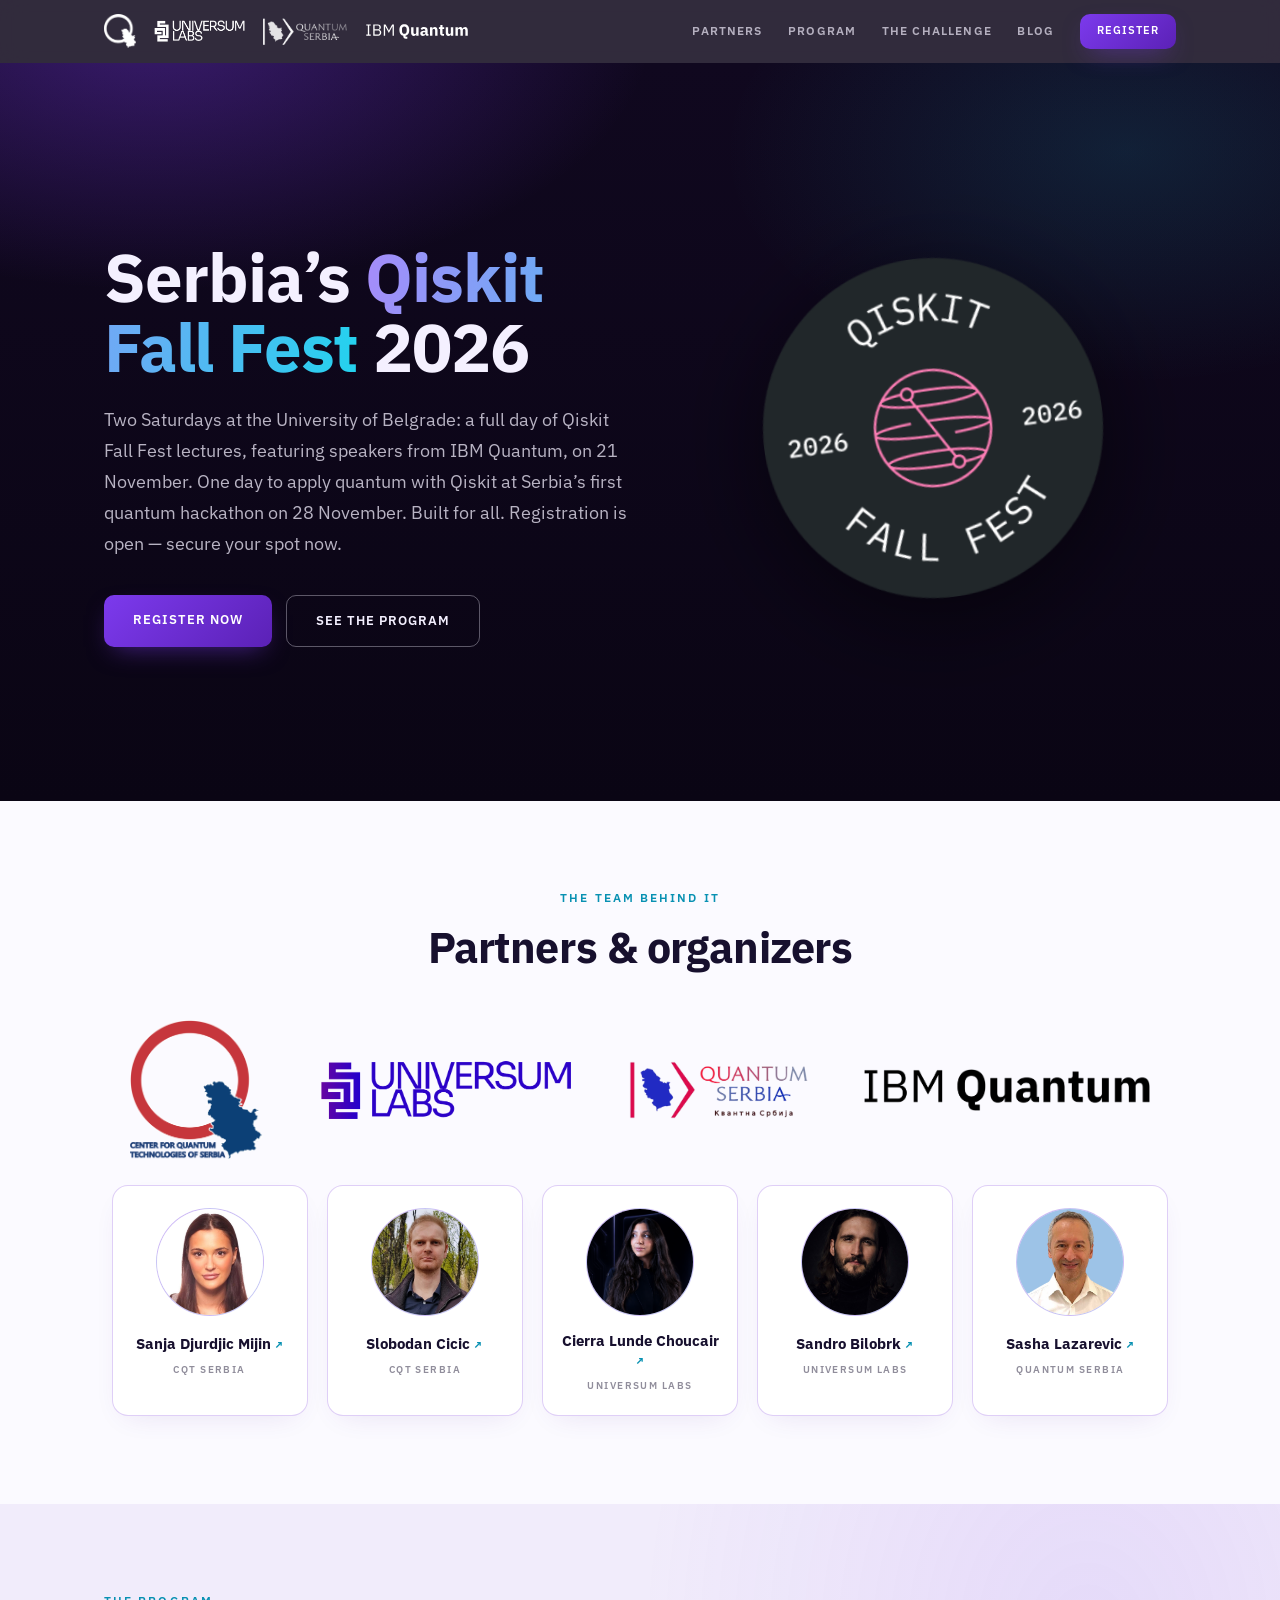
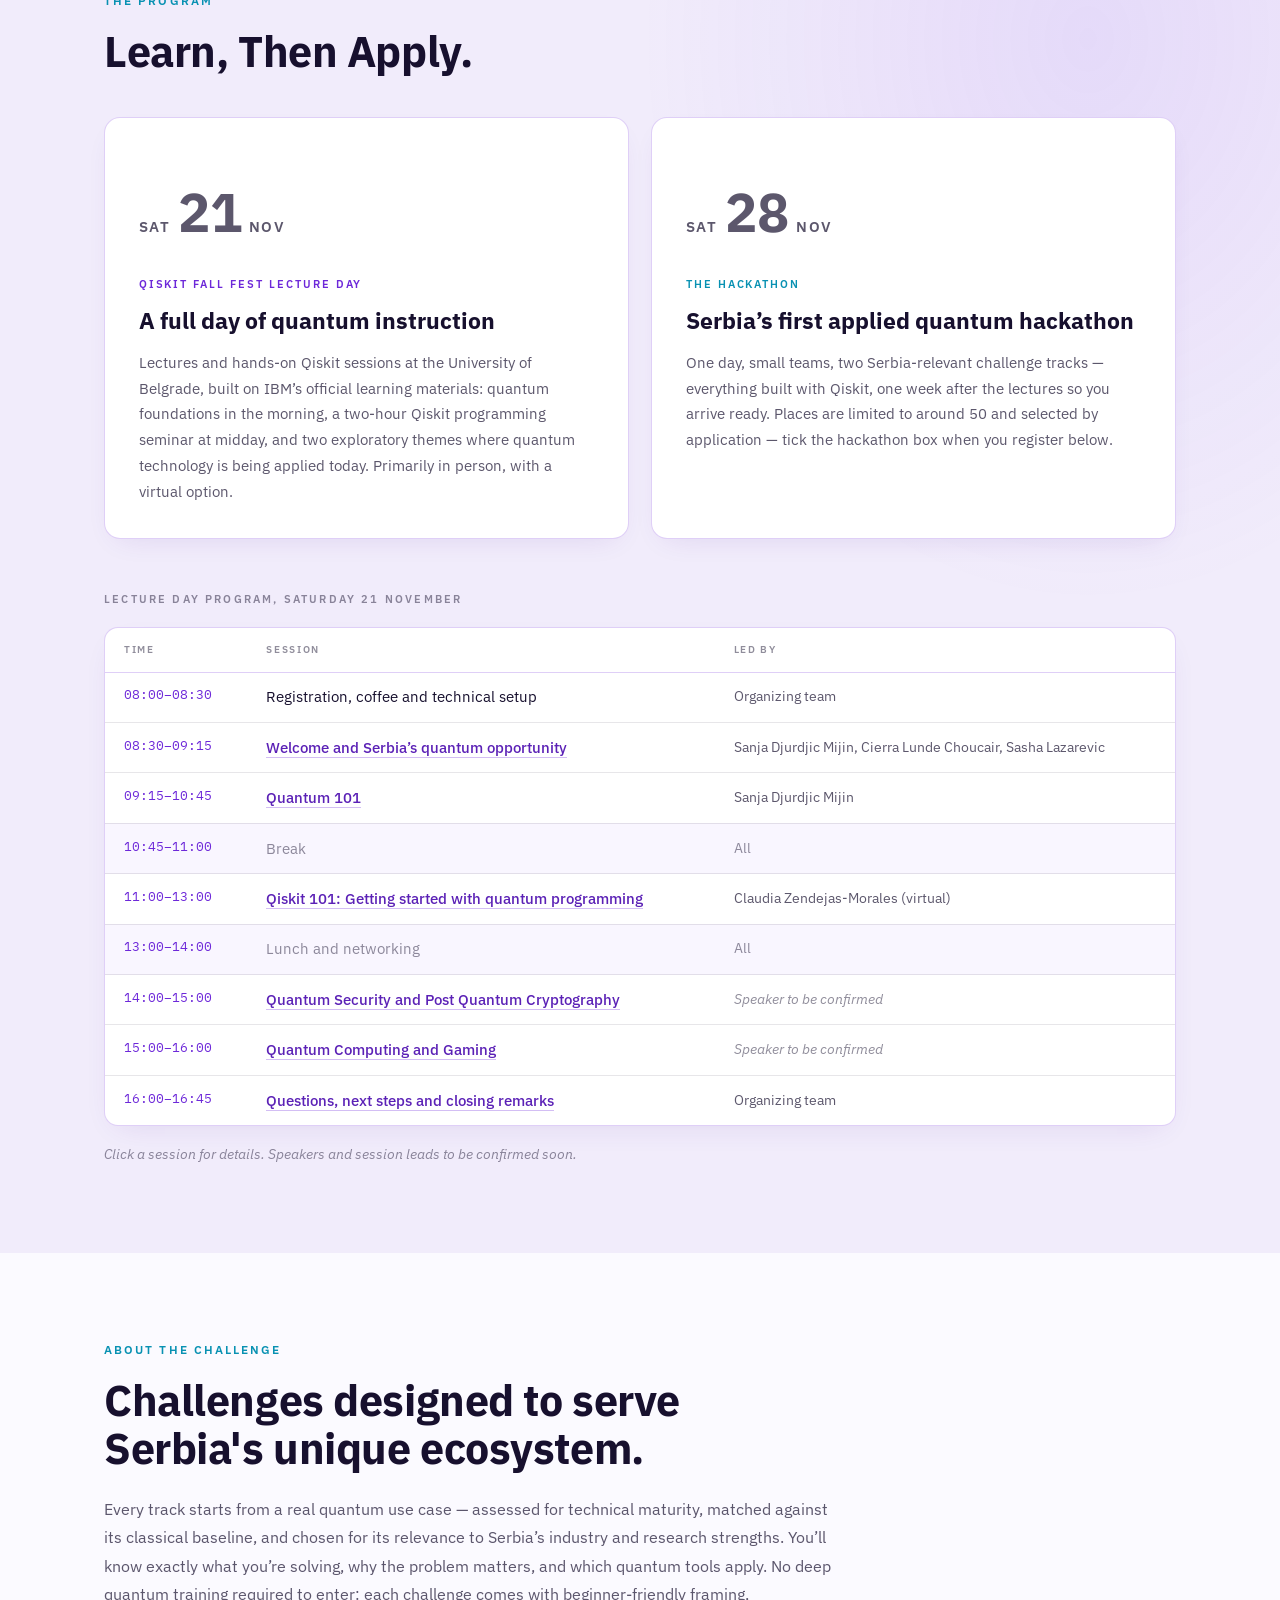
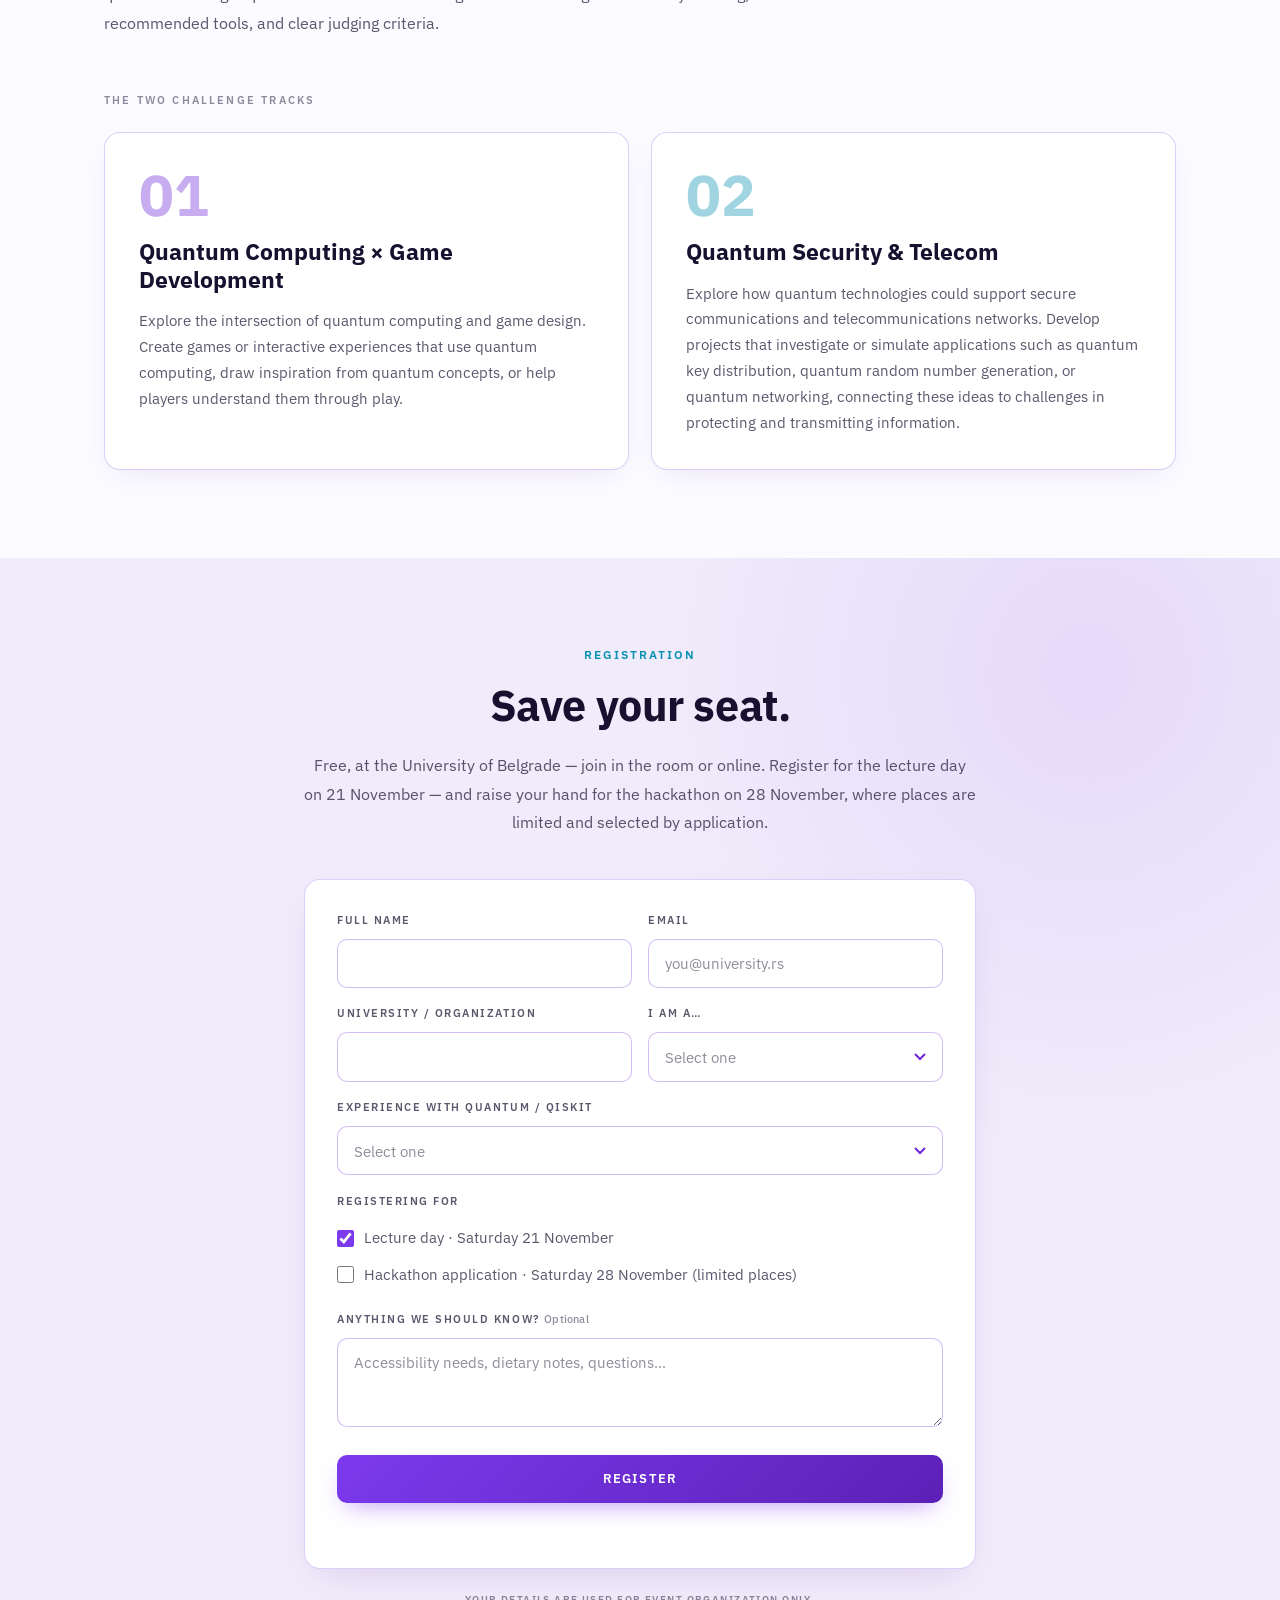
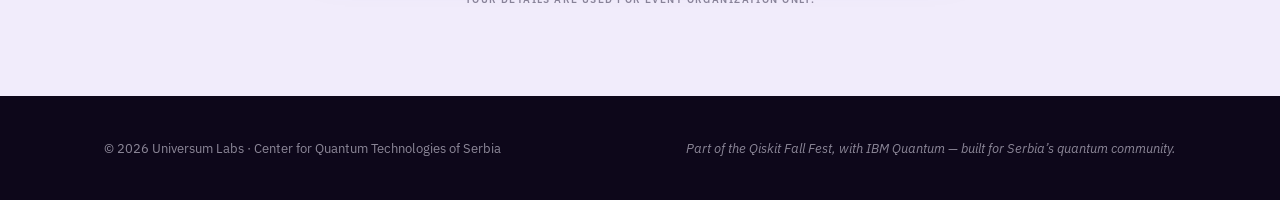
==== commit 93ff454a: "Update the copy on both challenge tracks Replace the placeholder descriptions with the supplied copy" ====
--- a/index.html
+++ b/index.html
@@ -233,18 +233,22 @@
             <p class="track-number violet" aria-hidden="true">01</p>
             <h3>Quantum Computing &times; Game Development</h3>
             <p>
-              How quantum concepts and quantum computing can shape games and
-              interactive experiences — mechanics built on superposition and
-              entanglement, and tools that make quantum ideas playable.
+              Explore the intersection of quantum computing and game design.
+              Create games or interactive experiences that use quantum
+              computing, draw inspiration from quantum concepts, or help
+              players understand them through play.
             </p>
           </article>
           <article class="card track-card">
             <p class="track-number cyan" aria-hidden="true">02</p>
             <h3>Quantum Security &amp; Telecom</h3>
             <p>
-              Quantum security and post-quantum cryptography applied to
-              networks and telecommunications — the protocols and defenses
-              the next decade of connectivity will run on.
+              Explore how quantum technologies could support secure
+              communications and telecommunications networks. Develop
+              projects that investigate or simulate applications such as
+              quantum key distribution, quantum random number generation, or
+              quantum networking, connecting these ideas to challenges in
+              protecting and transmitting information.
             </p>
           </article>
         </div>
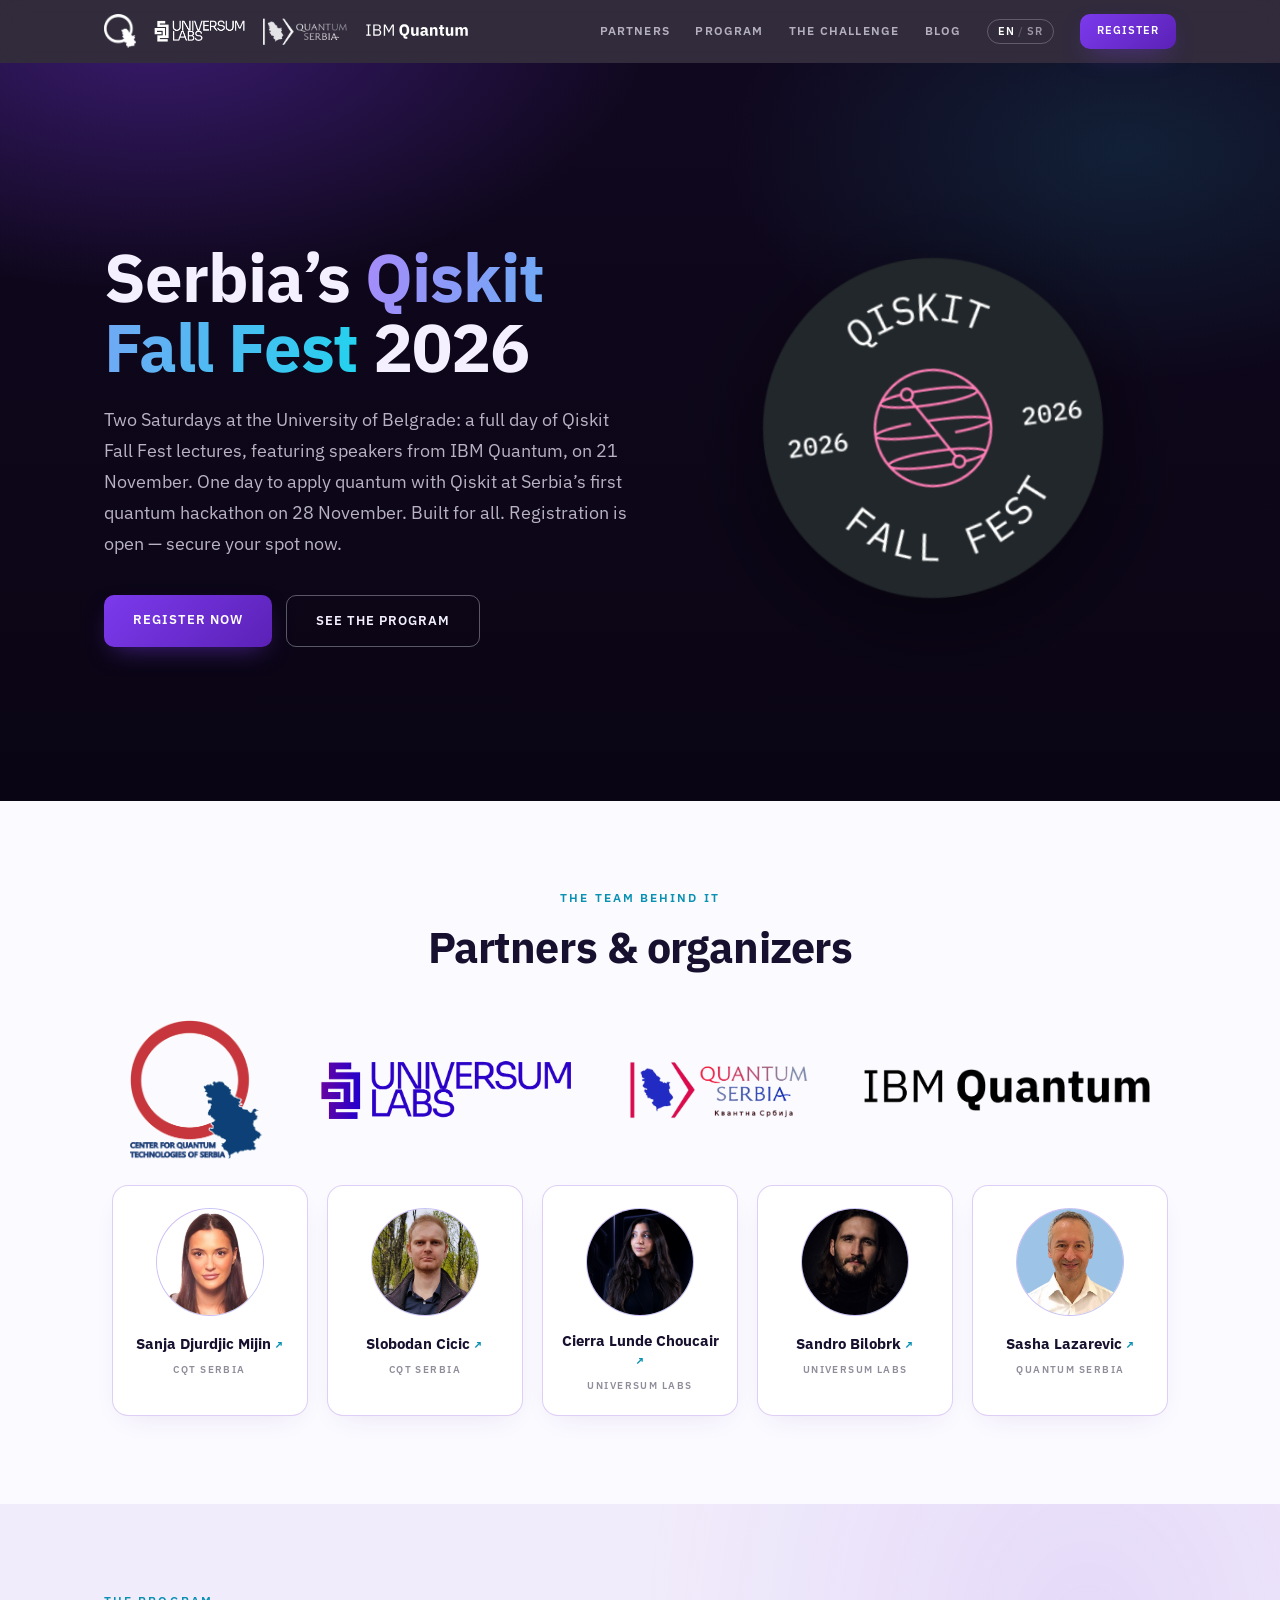
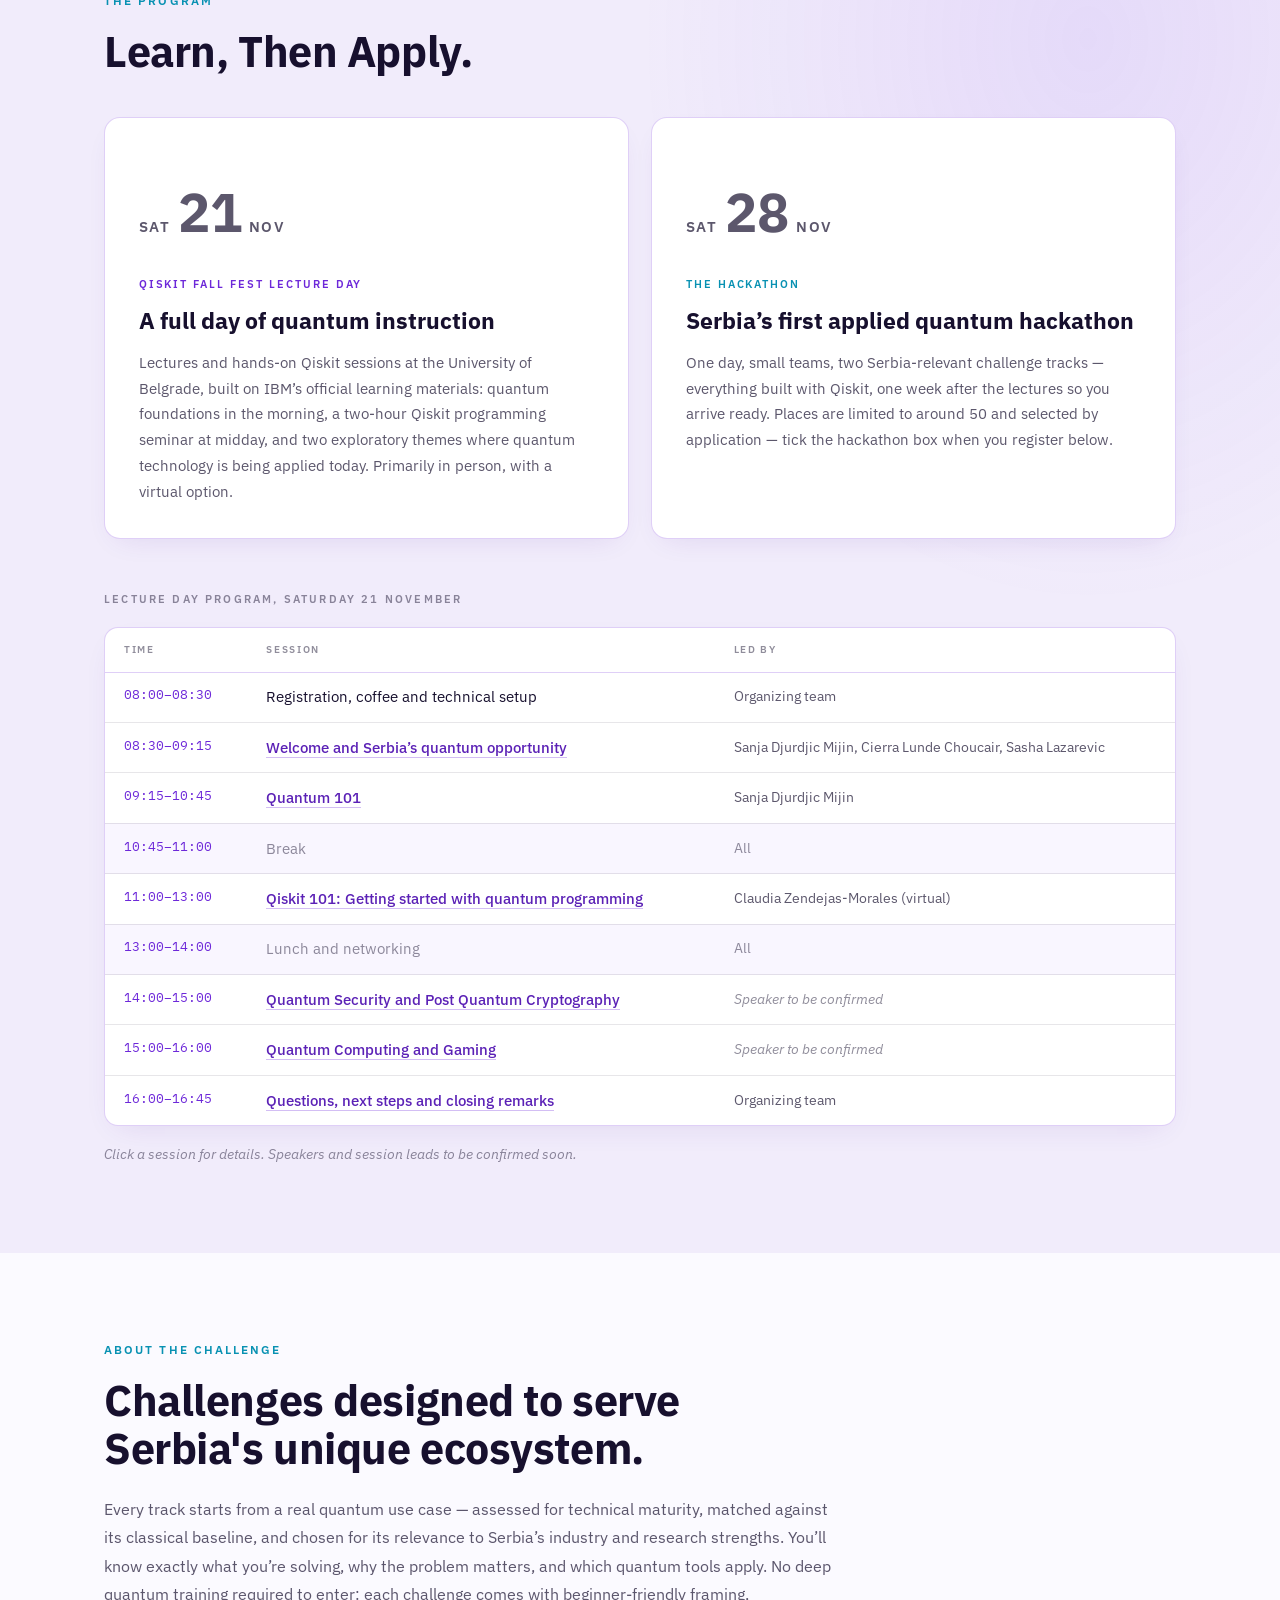
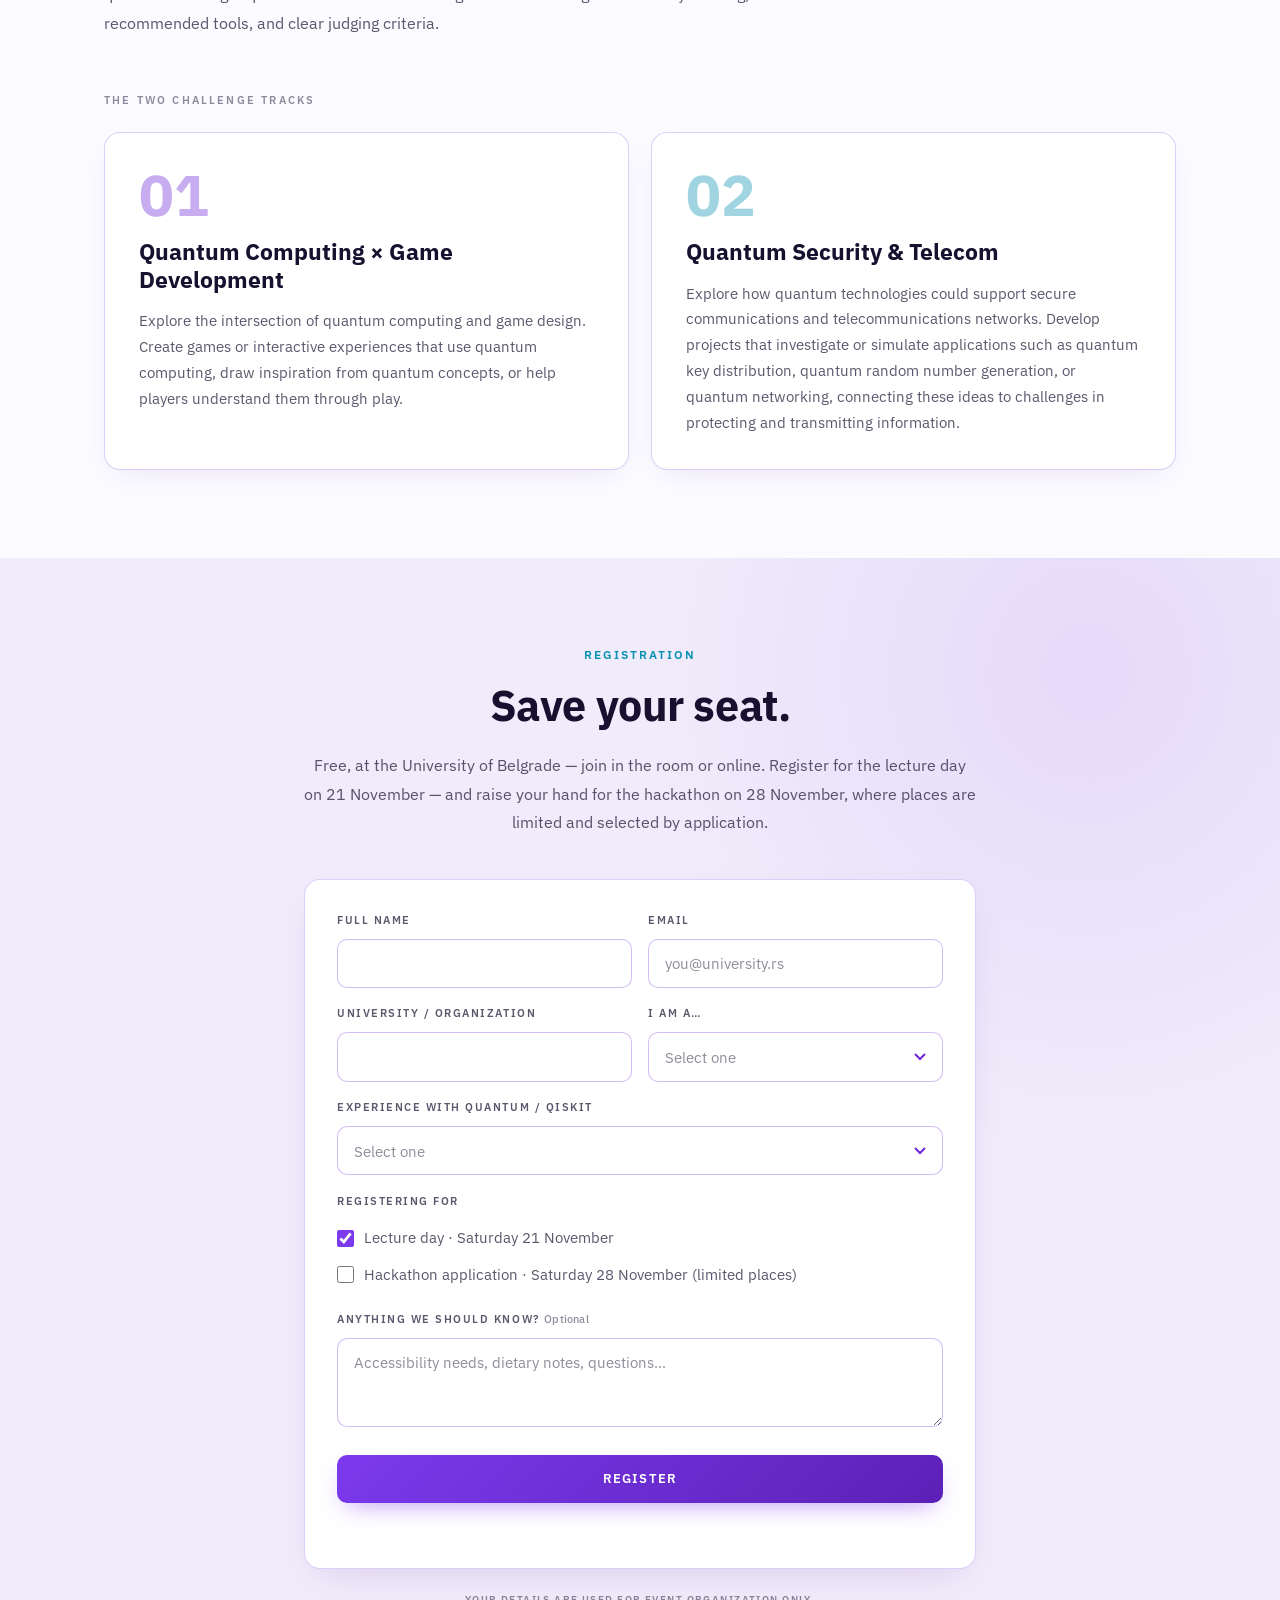
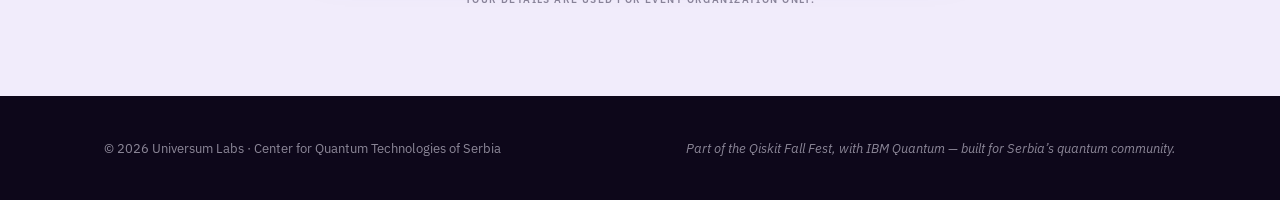
==== commit 9388f93d: "Add an EN / SR language toggle A toggle in the nav bar switches the whole site to Serbian (Latin scr" ====
--- a/index.html
+++ b/index.html
@@ -47,6 +47,9 @@
         <a href="#program">Program</a>
         <a href="#challenge">The Challenge</a>
         <a href="/blog/">Blog</a>
+        <button class="lang-toggle" type="button" data-no-i18n aria-label="Switch to Serbian">
+          <span data-lang="en" class="is-active">EN</span><span class="lang-sep" aria-hidden="true">/</span><span data-lang="sr">SR</span>
+        </button>
         <a class="btn btn-primary btn-small" href="#register">Register</a>
       </nav>
     </div>
@@ -337,5 +340,6 @@
 
   <script src="/script.js"></script>
   <script src="/people.js"></script>
+  <script src="/i18n.js"></script>
 </body>
 </html>
--- a/styles.css
+++ b/styles.css
@@ -172,7 +172,8 @@
   display: flex;
   align-items: center;
   justify-content: space-between;
-  gap: 1rem;
+  flex-wrap: wrap;
+  gap: 0.45rem 1rem;
   padding-block: 0.85rem;
 }
 
@@ -180,6 +181,37 @@
   display: flex;
   align-items: center;
   gap: 1.6rem;
+}
+
+/* EN / SR language toggle in the nav bar */
+.lang-toggle {
+  display: inline-flex;
+  align-items: center;
+  gap: 0.22rem;
+  flex: none;
+  border: 1px solid rgba(244, 240, 255, 0.25);
+  border-radius: 999px;
+  background: transparent;
+  padding: 0.3rem 0.62rem;
+  font-family: var(--font-display);
+  font-size: 0.66rem;
+  font-weight: 600;
+  letter-spacing: 0.08em;
+  color: rgba(244, 240, 255, 0.55);
+  cursor: pointer;
+  transition: border-color 0.15s ease, color 0.15s ease;
+}
+
+.lang-toggle:hover {
+  border-color: rgba(244, 240, 255, 0.5);
+}
+
+.lang-toggle .is-active {
+  color: #ffffff;
+}
+
+.lang-sep {
+  opacity: 0.35;
 }
 
 .topnav a:not(.btn) {
@@ -1014,7 +1046,7 @@
 
 .post-grid {
   display: grid;
-  grid-template-columns: repeat(auto-fill, minmax(300px, 1fr));
+  grid-template-columns: repeat(auto-fill, minmax(min(300px, 100%), 1fr));
   gap: 1.4rem;
 }
 
@@ -1239,10 +1271,16 @@
     gap: 0.5rem;
   }
 
-  .brand-cqt { height: 24px; }
-  .brand-ul  { height: 15px; }
-  .brand-qs  { height: 17px; }
-  .brand-ibm { height: 11px; }
+  .brand-cqt { height: 22px; }
+  .brand-ul  { height: 14px; }
+  .brand-qs  { height: 16px; }
+  .brand-ibm { height: 10px; }
+
+  .lang-toggle {
+    padding: 0.26rem 0.46rem;
+    font-size: 0.6rem;
+    gap: 0.15rem;
+  }
 
   .topbar .btn-small {
     padding: 0.5rem 0.8rem;
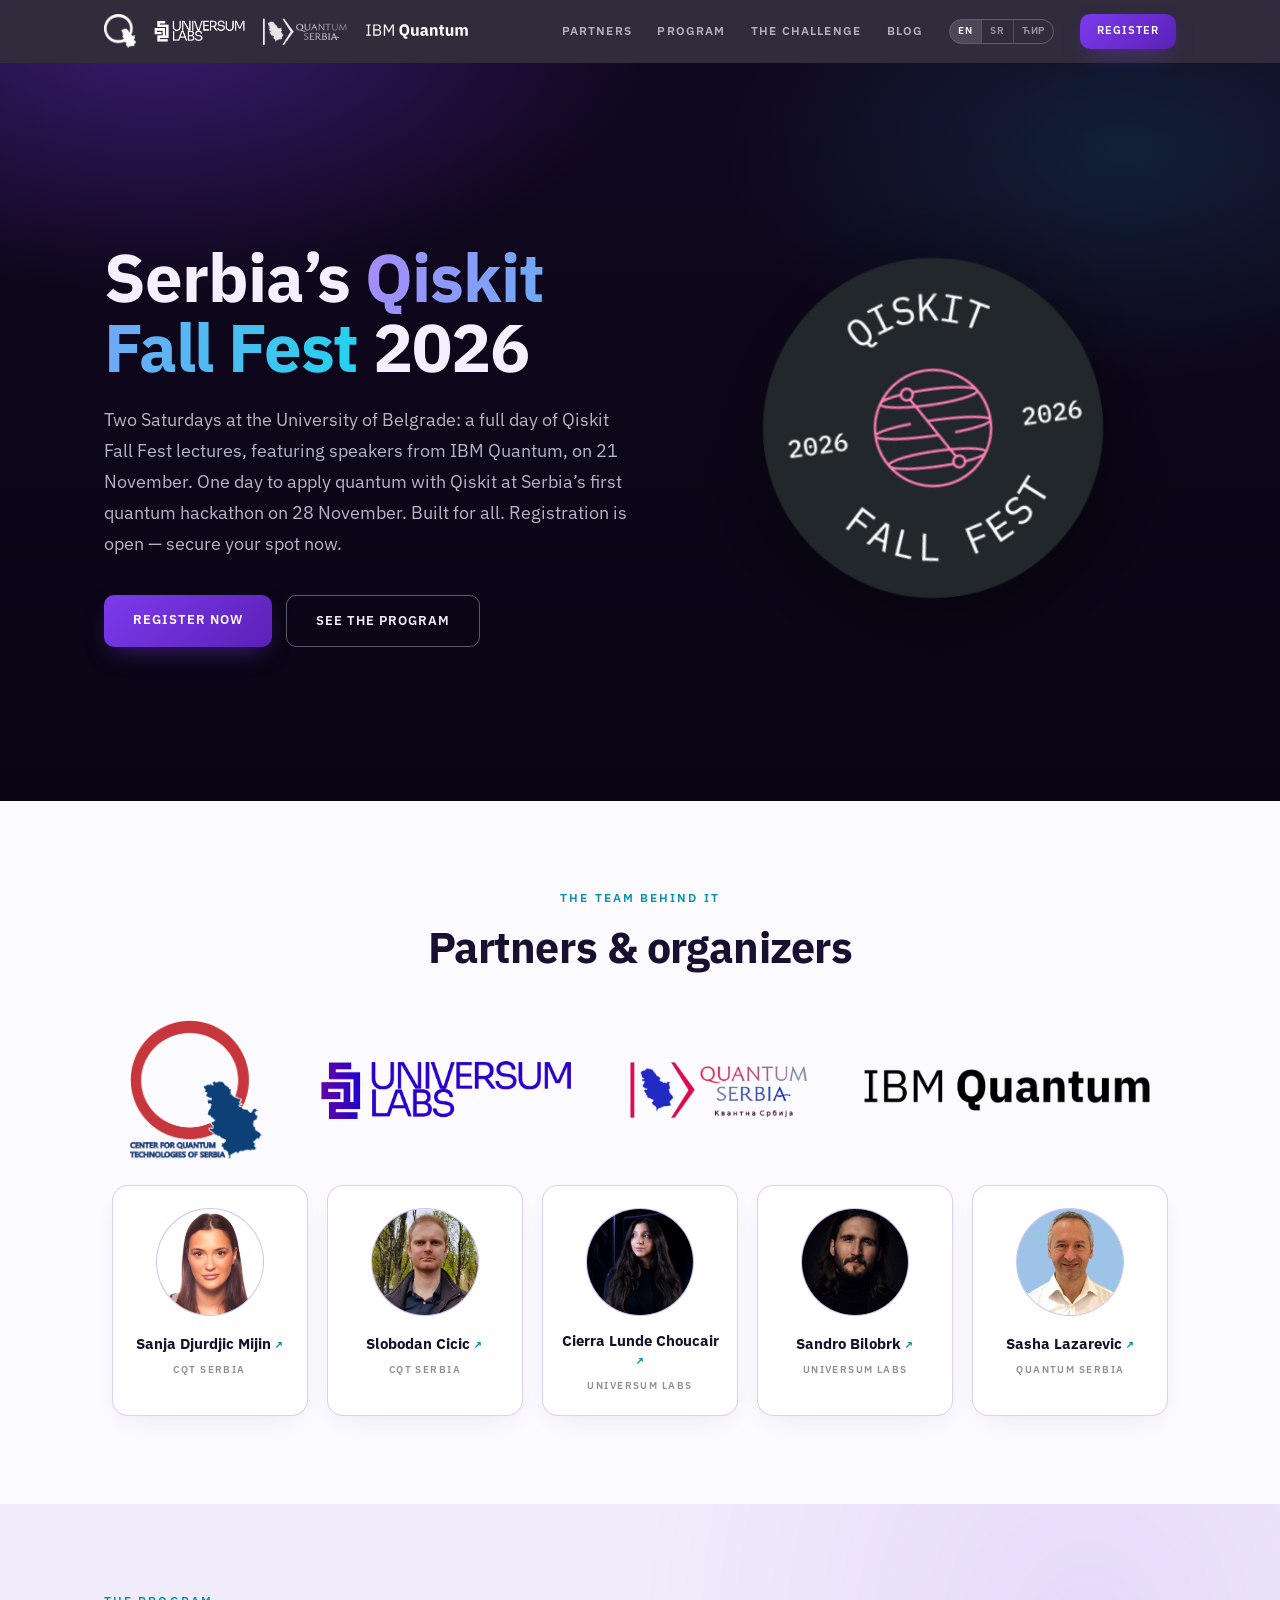
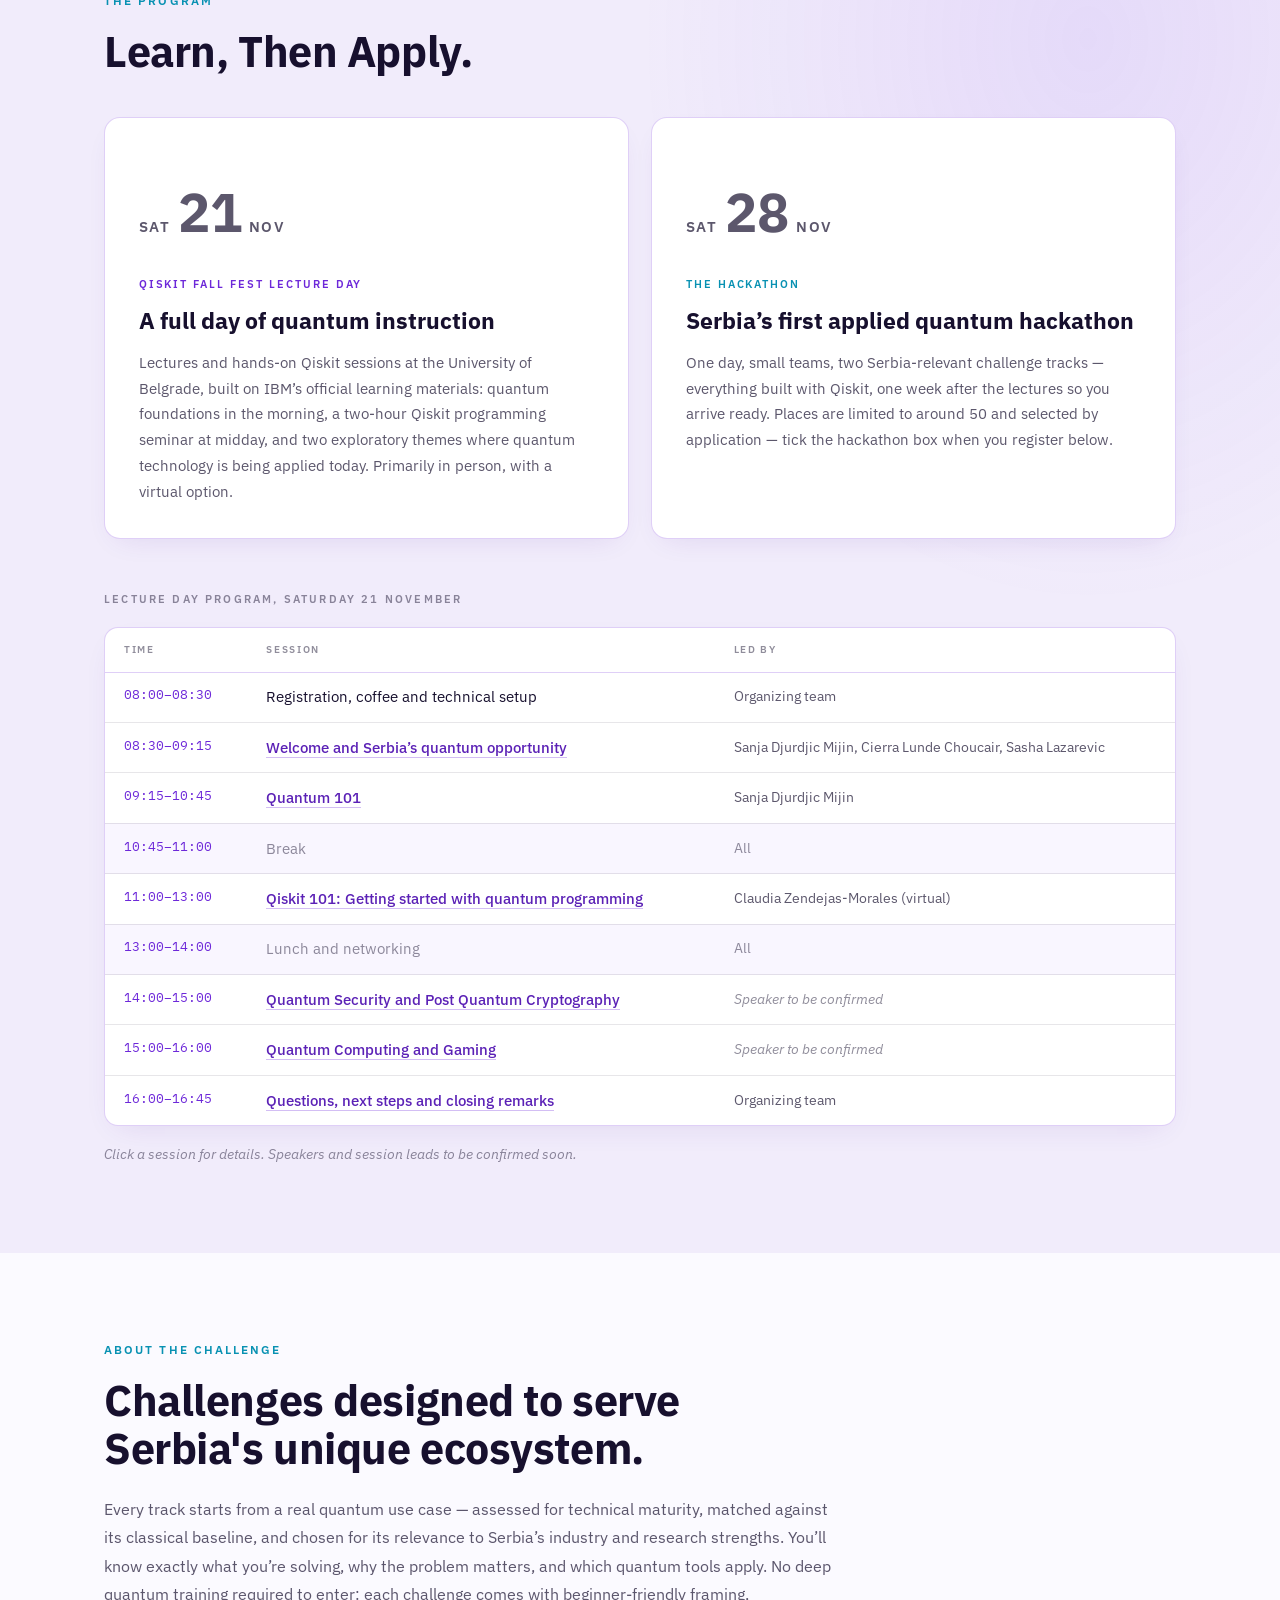
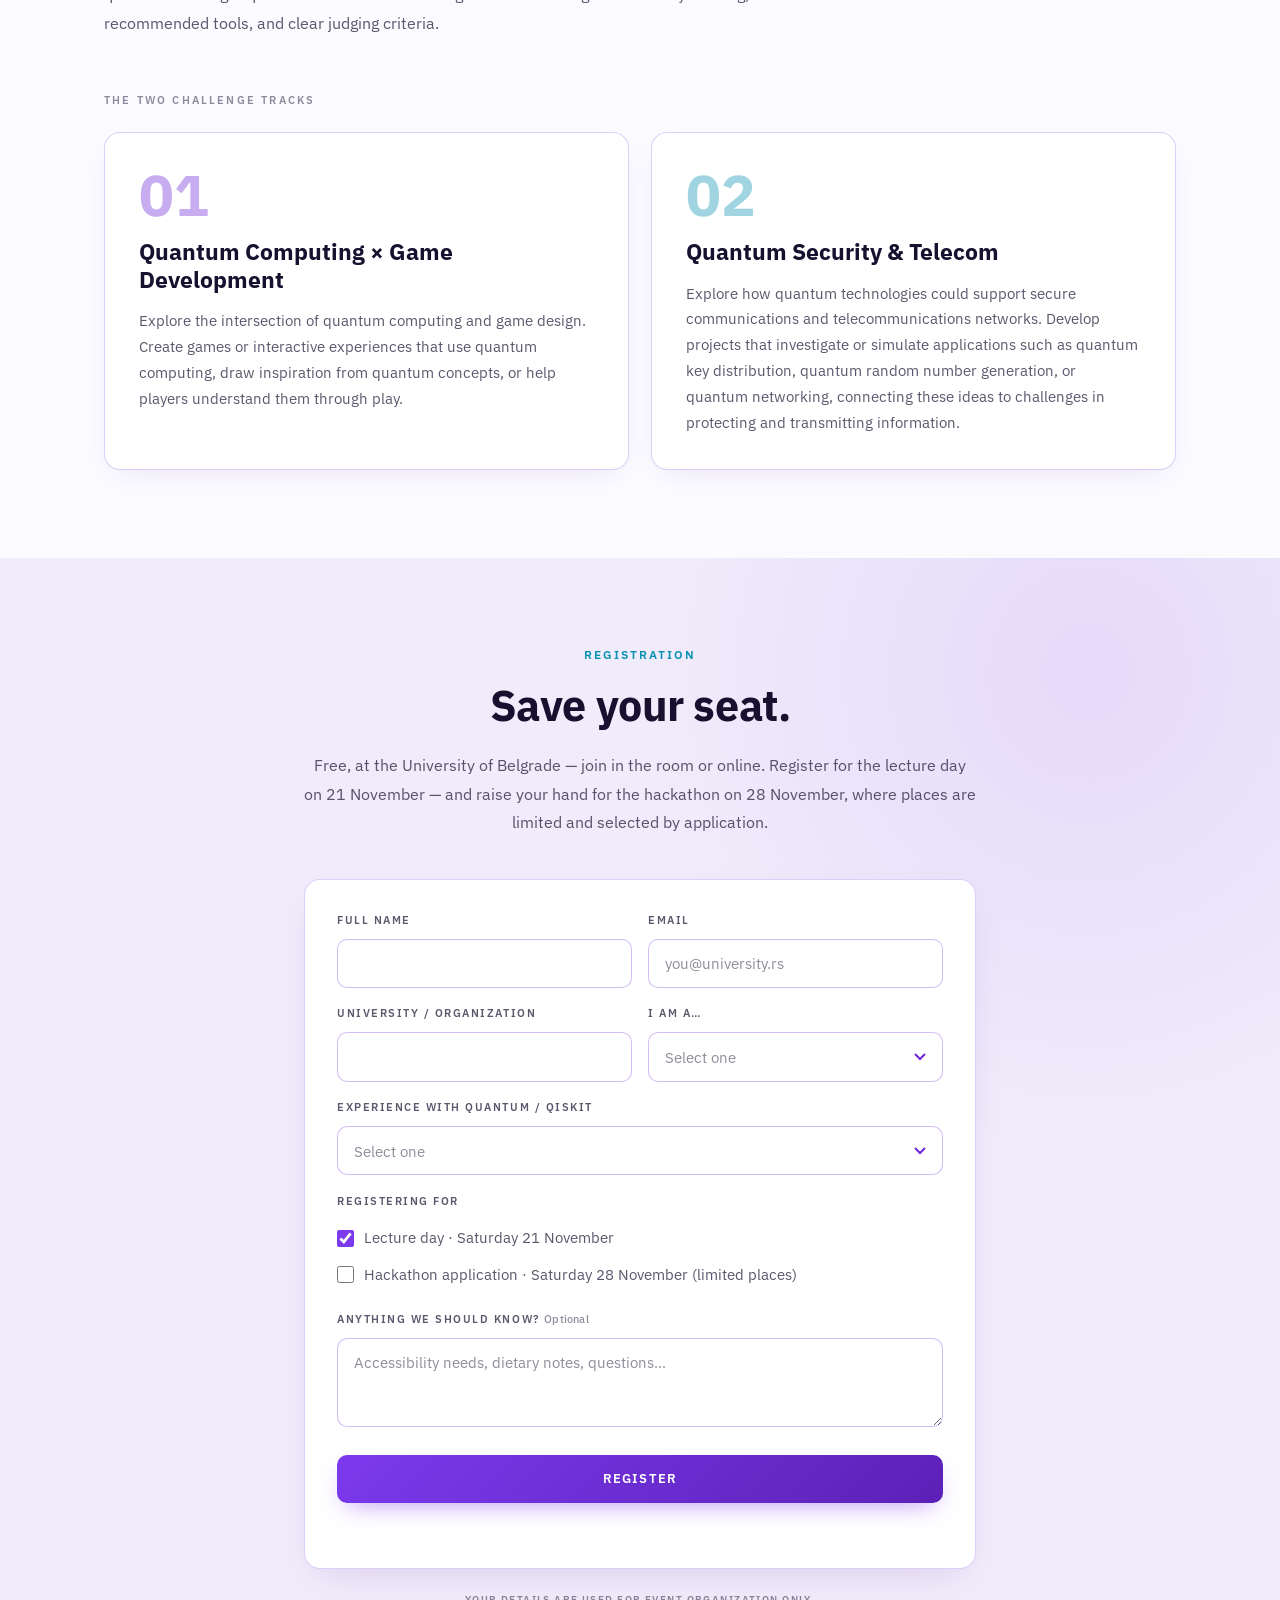
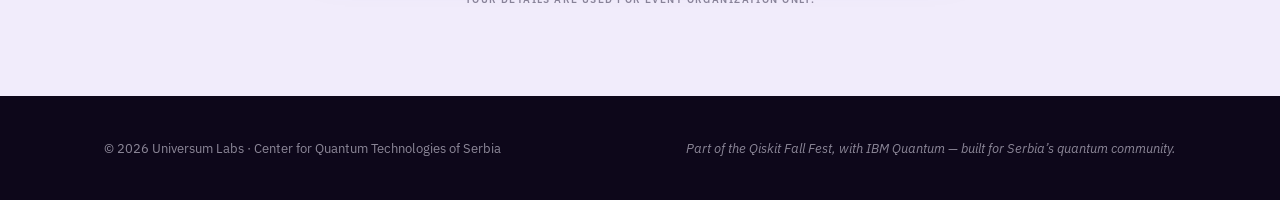
==== commit 336e628e: "Add Serbian Cyrillic as a third language The toggle is now EN / SR / ЋИР. Cyrillic is derived from t" ====
--- a/index.html
+++ b/index.html
@@ -47,9 +47,11 @@
         <a href="#program">Program</a>
         <a href="#challenge">The Challenge</a>
         <a href="/blog/">Blog</a>
-        <button class="lang-toggle" type="button" data-no-i18n aria-label="Switch to Serbian">
-          <span data-lang="en" class="is-active">EN</span><span class="lang-sep" aria-hidden="true">/</span><span data-lang="sr">SR</span>
-        </button>
+        <div class="lang-toggle" data-no-i18n role="group" aria-label="Language · Jezik · Језик">
+          <button type="button" data-lang="en" aria-pressed="true">EN</button>
+          <button type="button" data-lang="sr" aria-pressed="false">SR</button>
+          <button type="button" data-lang="sr-cyrl" aria-pressed="false">ЋИР</button>
+        </div>
         <a class="btn btn-primary btn-small" href="#register">Register</a>
       </nav>
     </div>
--- a/styles.css
+++ b/styles.css
@@ -183,35 +183,41 @@
   gap: 1.6rem;
 }
 
-/* EN / SR language toggle in the nav bar */
+/* EN / SR / ЋИР language toggle in the nav bar */
 .lang-toggle {
   display: inline-flex;
-  align-items: center;
-  gap: 0.22rem;
+  align-items: stretch;
   flex: none;
   border: 1px solid rgba(244, 240, 255, 0.25);
   border-radius: 999px;
+  overflow: hidden;
+}
+
+.lang-toggle button {
+  border: 0;
   background: transparent;
-  padding: 0.3rem 0.62rem;
-  font-family: var(--font-display);
-  font-size: 0.66rem;
-  font-weight: 600;
-  letter-spacing: 0.08em;
+  padding: 0.32rem 0.52rem;
+  font-family: var(--font-display);
+  font-size: 0.63rem;
+  font-weight: 600;
+  letter-spacing: 0.06em;
+  line-height: 1.2;
   color: rgba(244, 240, 255, 0.55);
   cursor: pointer;
-  transition: border-color 0.15s ease, color 0.15s ease;
-}
-
-.lang-toggle:hover {
-  border-color: rgba(244, 240, 255, 0.5);
-}
-
-.lang-toggle .is-active {
+  transition: color 0.15s ease, background-color 0.15s ease;
+}
+
+.lang-toggle button + button {
+  border-left: 1px solid rgba(244, 240, 255, 0.18);
+}
+
+.lang-toggle button:hover {
   color: #ffffff;
 }
 
-.lang-sep {
-  opacity: 0.35;
+.lang-toggle button.is-active {
+  color: #ffffff;
+  background: rgba(244, 240, 255, 0.14);
 }
 
 .topnav a:not(.btn) {
@@ -1276,10 +1282,9 @@
   .brand-qs  { height: 16px; }
   .brand-ibm { height: 10px; }
 
-  .lang-toggle {
-    padding: 0.26rem 0.46rem;
-    font-size: 0.6rem;
-    gap: 0.15rem;
+  .lang-toggle button {
+    padding: 0.26rem 0.4rem;
+    font-size: 0.58rem;
   }
 
   .topbar .btn-small {
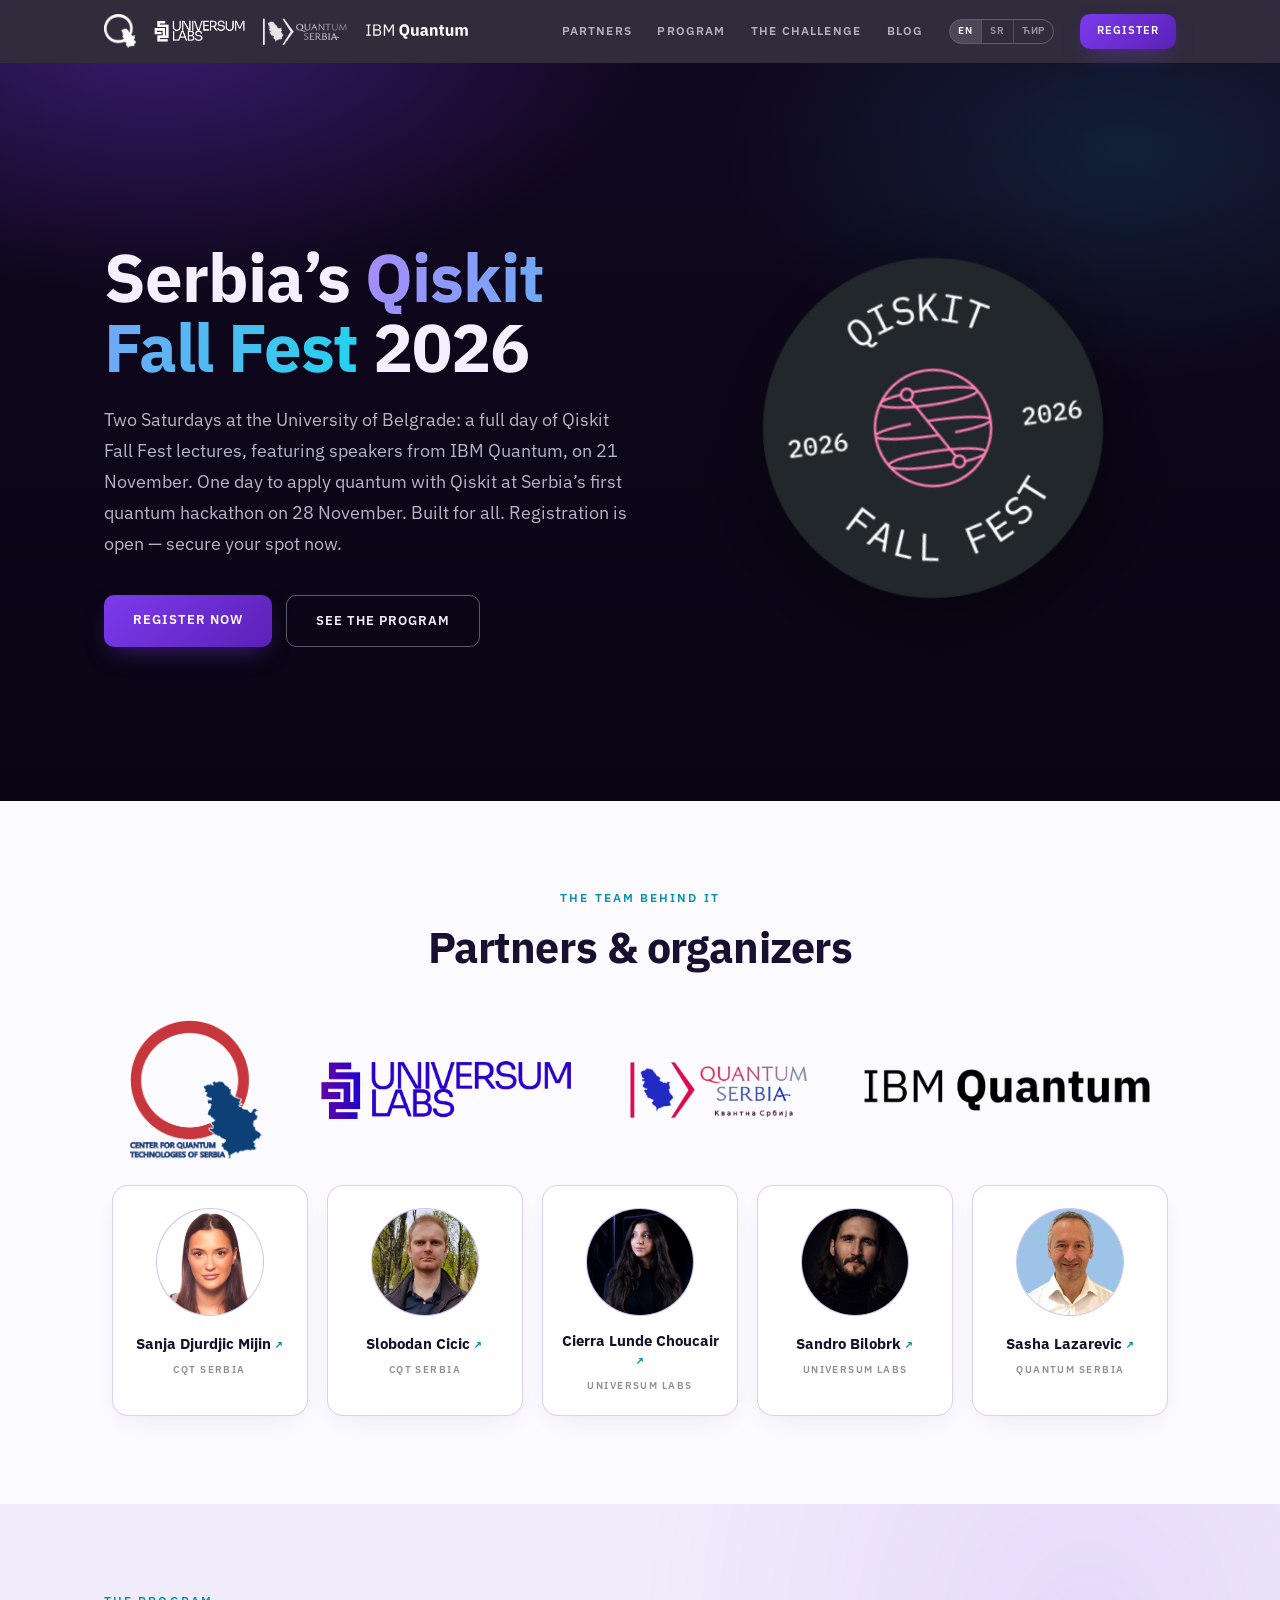
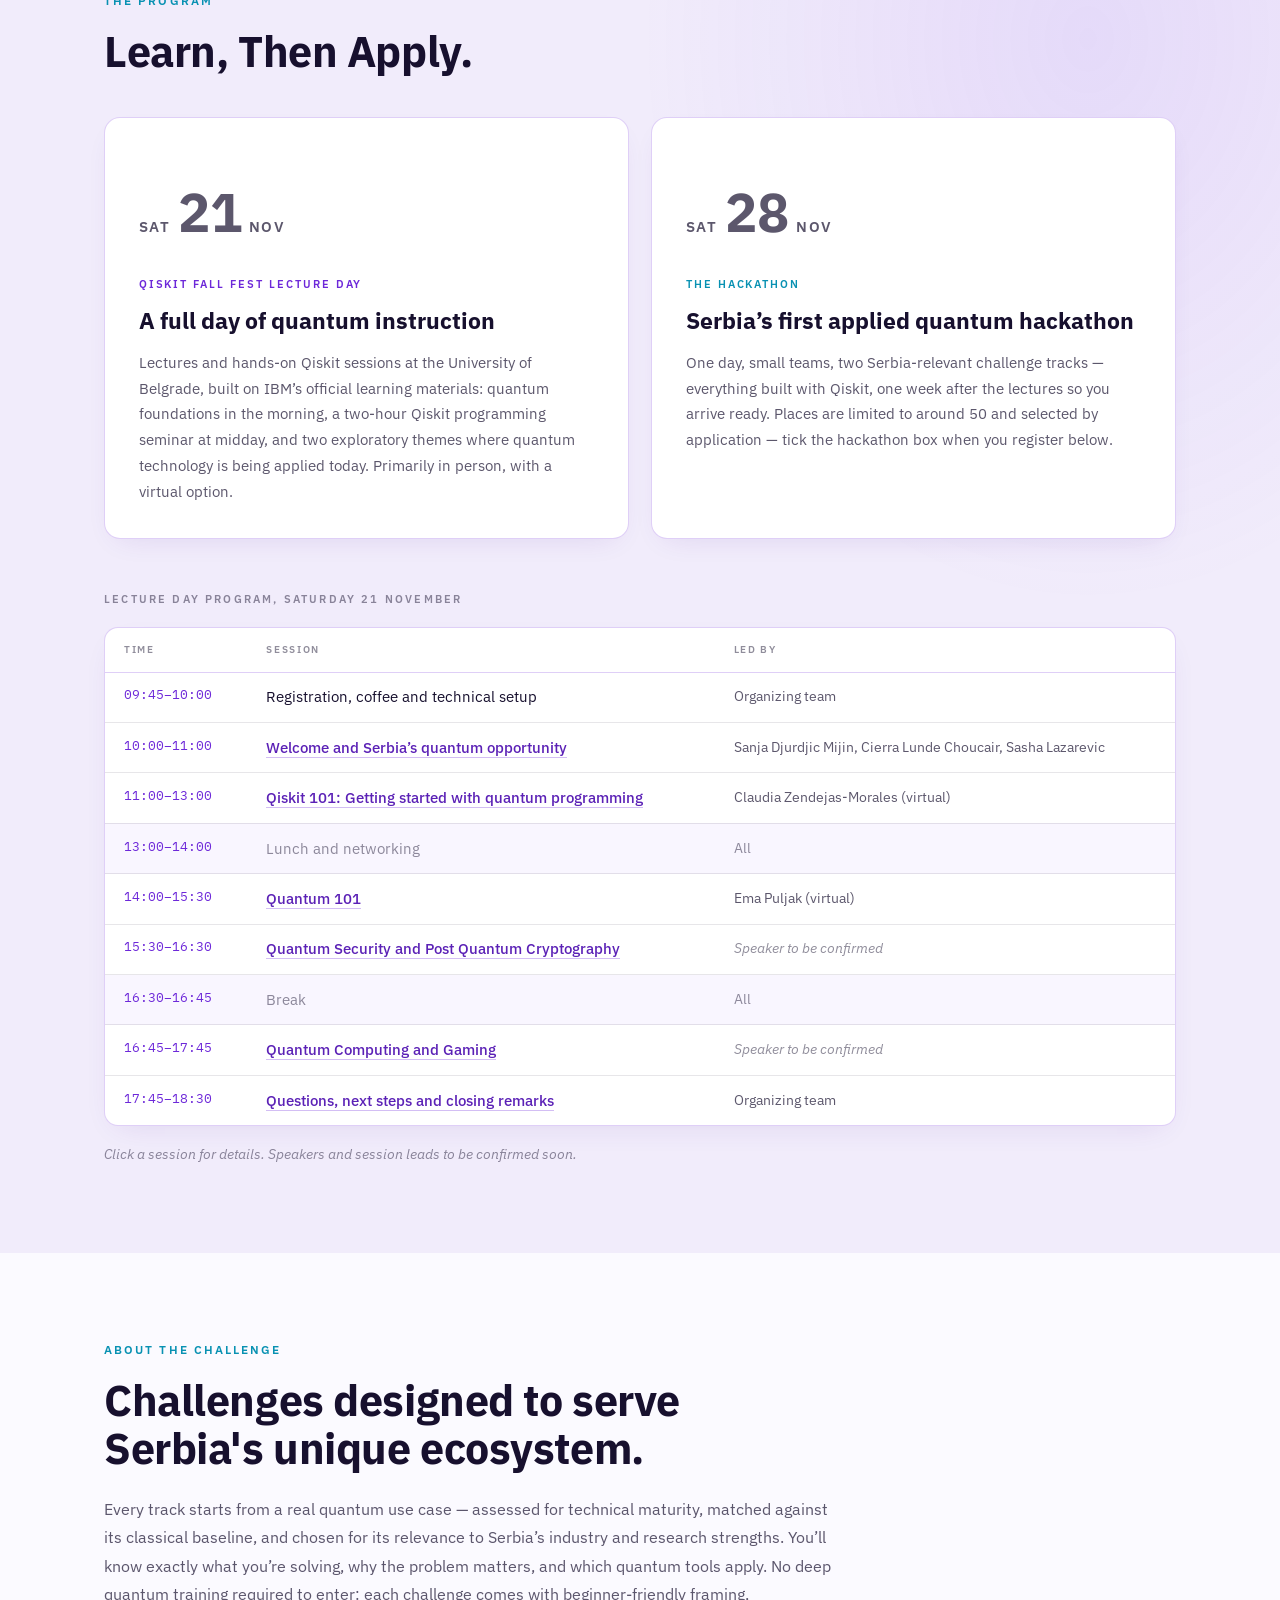
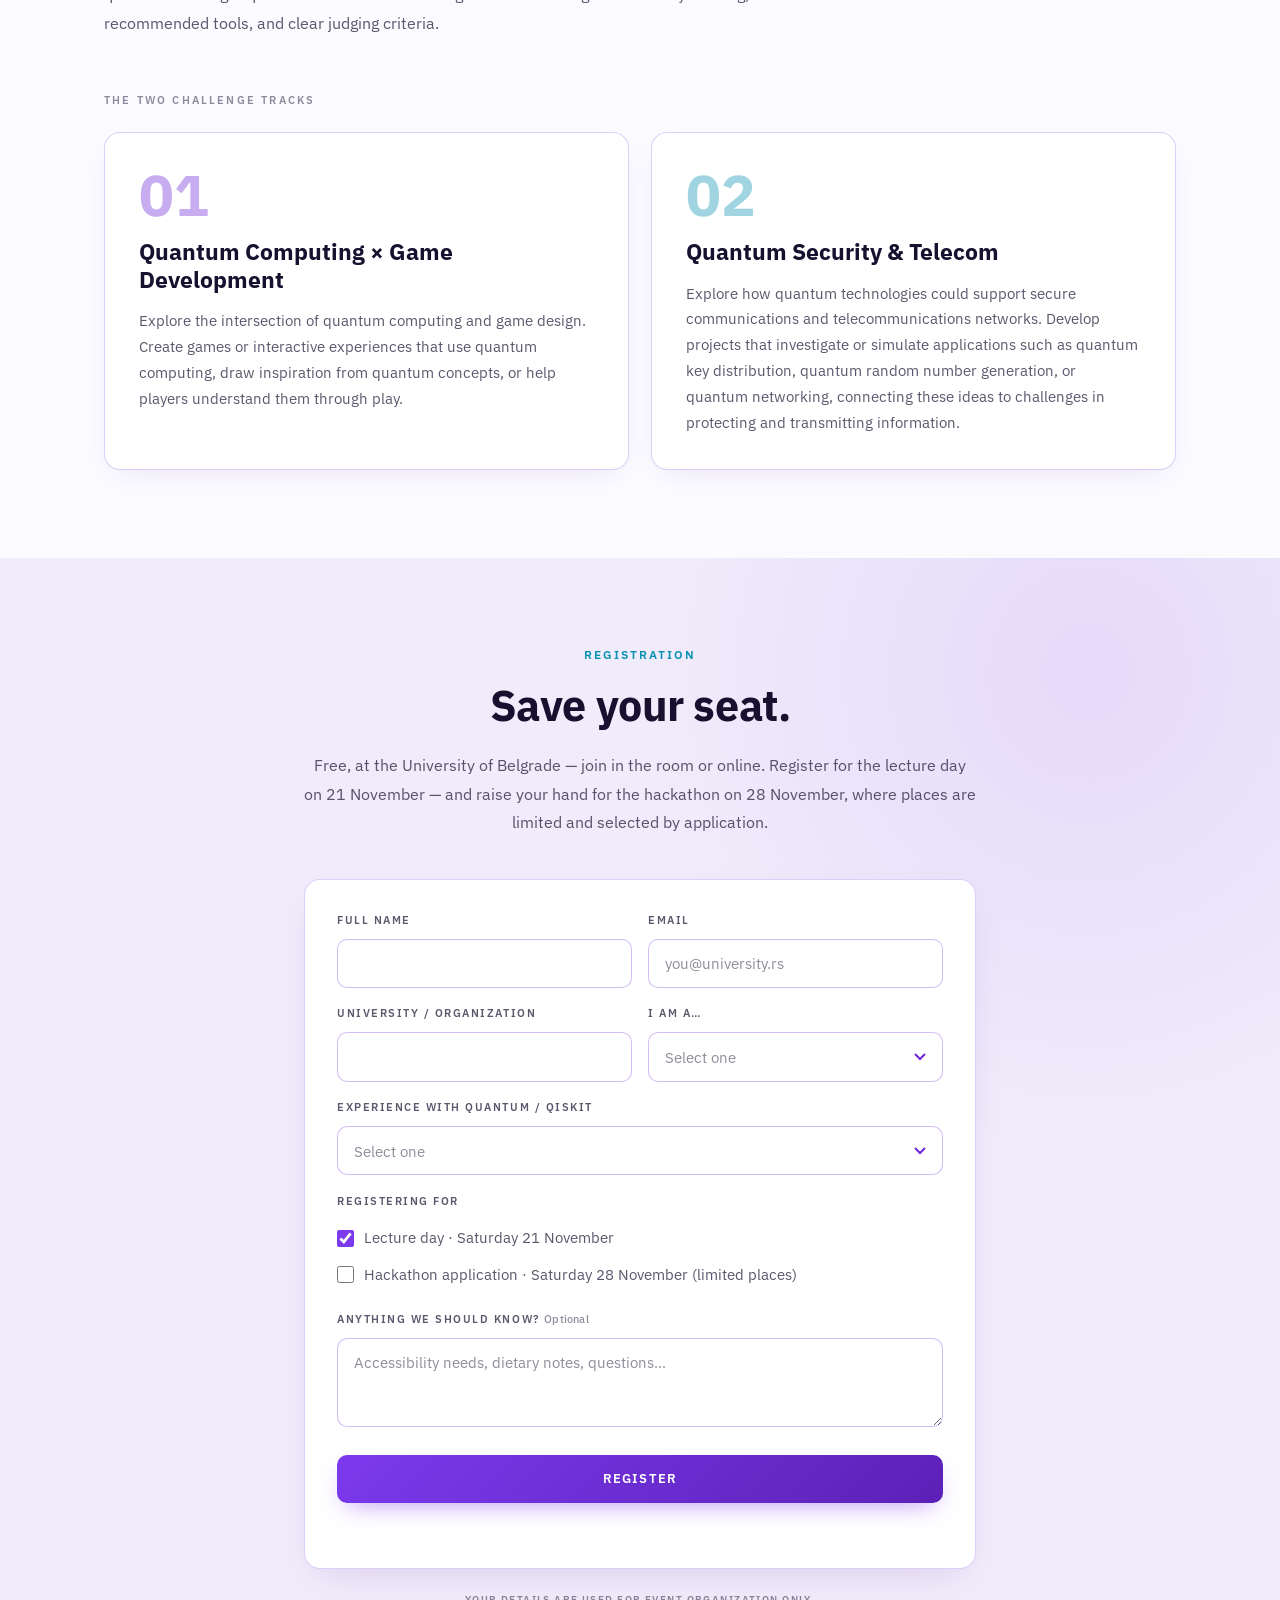
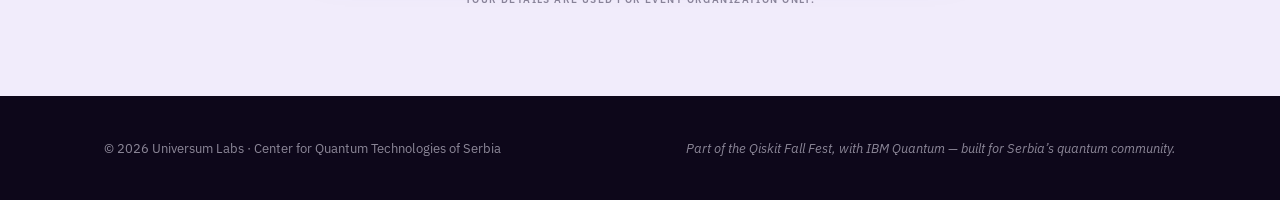
==== commit 513c694c: "Reschedule the lecture day; Ema Puljak on Quantum 101 The day now runs 09:45–18:30. Qiskit 101 moves" ====
--- a/index.html
+++ b/index.html
@@ -59,7 +59,7 @@
 
   <main>
     <!-- ──────── HERO — a qubit, live ──────── -->
-    <section class="hero" aria-label="Serbia's first applied quantum hackathon">
+    <section class="hero" aria-label="Serbia&rsquo;s first applied quantum hackathon">
       <div class="wrap hero-grid">
         <div class="hero-copy">
           <h1>
@@ -123,7 +123,8 @@
         <h2 id="program-heading">Learn, Then Apply.</h2>
         <div class="program-grid">
           <article class="card program-card">
-            <p class="program-date violet">Sat <span>21</span> Nov</p>
+            <!-- data-i18n keys the day so Serbian gets its ordinal period ("суб 21. нов") -->
+            <p class="program-date violet">Sat <span data-i18n="badge.day.21">21</span> Nov</p>
             <p class="card-eyebrow violet">Qiskit Fall Fest Lecture day</p>
             <h3>A full day of quantum instruction</h3>
             <p>
@@ -136,7 +137,7 @@
             </p>
           </article>
           <article class="card program-card">
-            <p class="program-date cyan">Sat <span>28</span> Nov</p>
+            <p class="program-date cyan">Sat <span data-i18n="badge.day.28">28</span> Nov</p>
             <p class="card-eyebrow cyan">The hackathon</p>
             <h3>Serbia&rsquo;s first applied quantum hackathon</h3>
             <p>
@@ -162,24 +163,14 @@
               </thead>
               <tbody>
                 <tr>
-                  <td class="t-time">08:00–08:30</td>
+                  <td class="t-time">09:45–10:00</td>
                   <td>Registration, coffee and technical setup</td>
                   <td class="t-lead">Organizing team</td>
                 </tr>
                 <tr>
-                  <td class="t-time">08:30–09:15</td>
+                  <td class="t-time">10:00–11:00</td>
                   <td><a class="t-link" href="/session.html?id=welcome">Welcome and Serbia&rsquo;s quantum opportunity</a></td>
                   <td class="t-lead">Sanja Djurdjic Mijin, Cierra Lunde Choucair, Sasha Lazarevic</td>
-                </tr>
-                <tr>
-                  <td class="t-time">09:15–10:45</td>
-                  <td><a class="t-link" href="/session.html?id=quantum-101">Quantum 101</a></td>
-                  <td class="t-lead">Sanja Djurdjic Mijin</td>
-                </tr>
-                <tr class="t-break">
-                  <td class="t-time">10:45–11:00</td>
-                  <td>Break</td>
-                  <td class="t-lead">All</td>
                 </tr>
                 <tr>
                   <td class="t-time">11:00–13:00</td>
@@ -192,17 +183,27 @@
                   <td class="t-lead">All</td>
                 </tr>
                 <tr>
-                  <td class="t-time">14:00–15:00</td>
+                  <td class="t-time">14:00–15:30</td>
+                  <td><a class="t-link" href="/session.html?id=quantum-101">Quantum 101</a></td>
+                  <td class="t-lead">Ema Puljak (virtual)</td>
+                </tr>
+                <tr>
+                  <td class="t-time">15:30–16:30</td>
                   <td><a class="t-link" href="/session.html?id=quantum-cryptography-security">Quantum Security and Post Quantum Cryptography</a></td>
                   <td class="t-lead t-tba">Speaker to be confirmed</td>
                 </tr>
-                <tr>
-                  <td class="t-time">15:00–16:00</td>
+                <tr class="t-break">
+                  <td class="t-time">16:30–16:45</td>
+                  <td>Break</td>
+                  <td class="t-lead">All</td>
+                </tr>
+                <tr>
+                  <td class="t-time">16:45–17:45</td>
                   <td><a class="t-link" href="/session.html?id=quantum-computing-gaming">Quantum Computing and Gaming</a></td>
                   <td class="t-lead t-tba">Speaker to be confirmed</td>
                 </tr>
                 <tr>
-                  <td class="t-time">16:00–16:45</td>
+                  <td class="t-time">17:45–18:30</td>
                   <td><a class="t-link" href="/session.html?id=questions-and-closing">Questions, next steps and closing remarks</a></td>
                   <td class="t-lead">Organizing team</td>
                 </tr>
@@ -325,7 +326,8 @@
             </div>
           </div>
           <input class="hp" type="text" name="company" tabindex="-1" autocomplete="off" aria-hidden="true" />
-          <button class="btn btn-primary btn-register" type="submit">Register</button>
+          <!-- data-i18n: "Register" is "Пријави се" in the nav, "Пријавите се" here -->
+          <button class="btn btn-primary btn-register" type="submit" data-i18n="form.submit">Register</button>
           <p class="form-status" role="status" aria-live="polite"></p>
         </form>
         <p class="privacy">Your details are used for event organization only.</p>
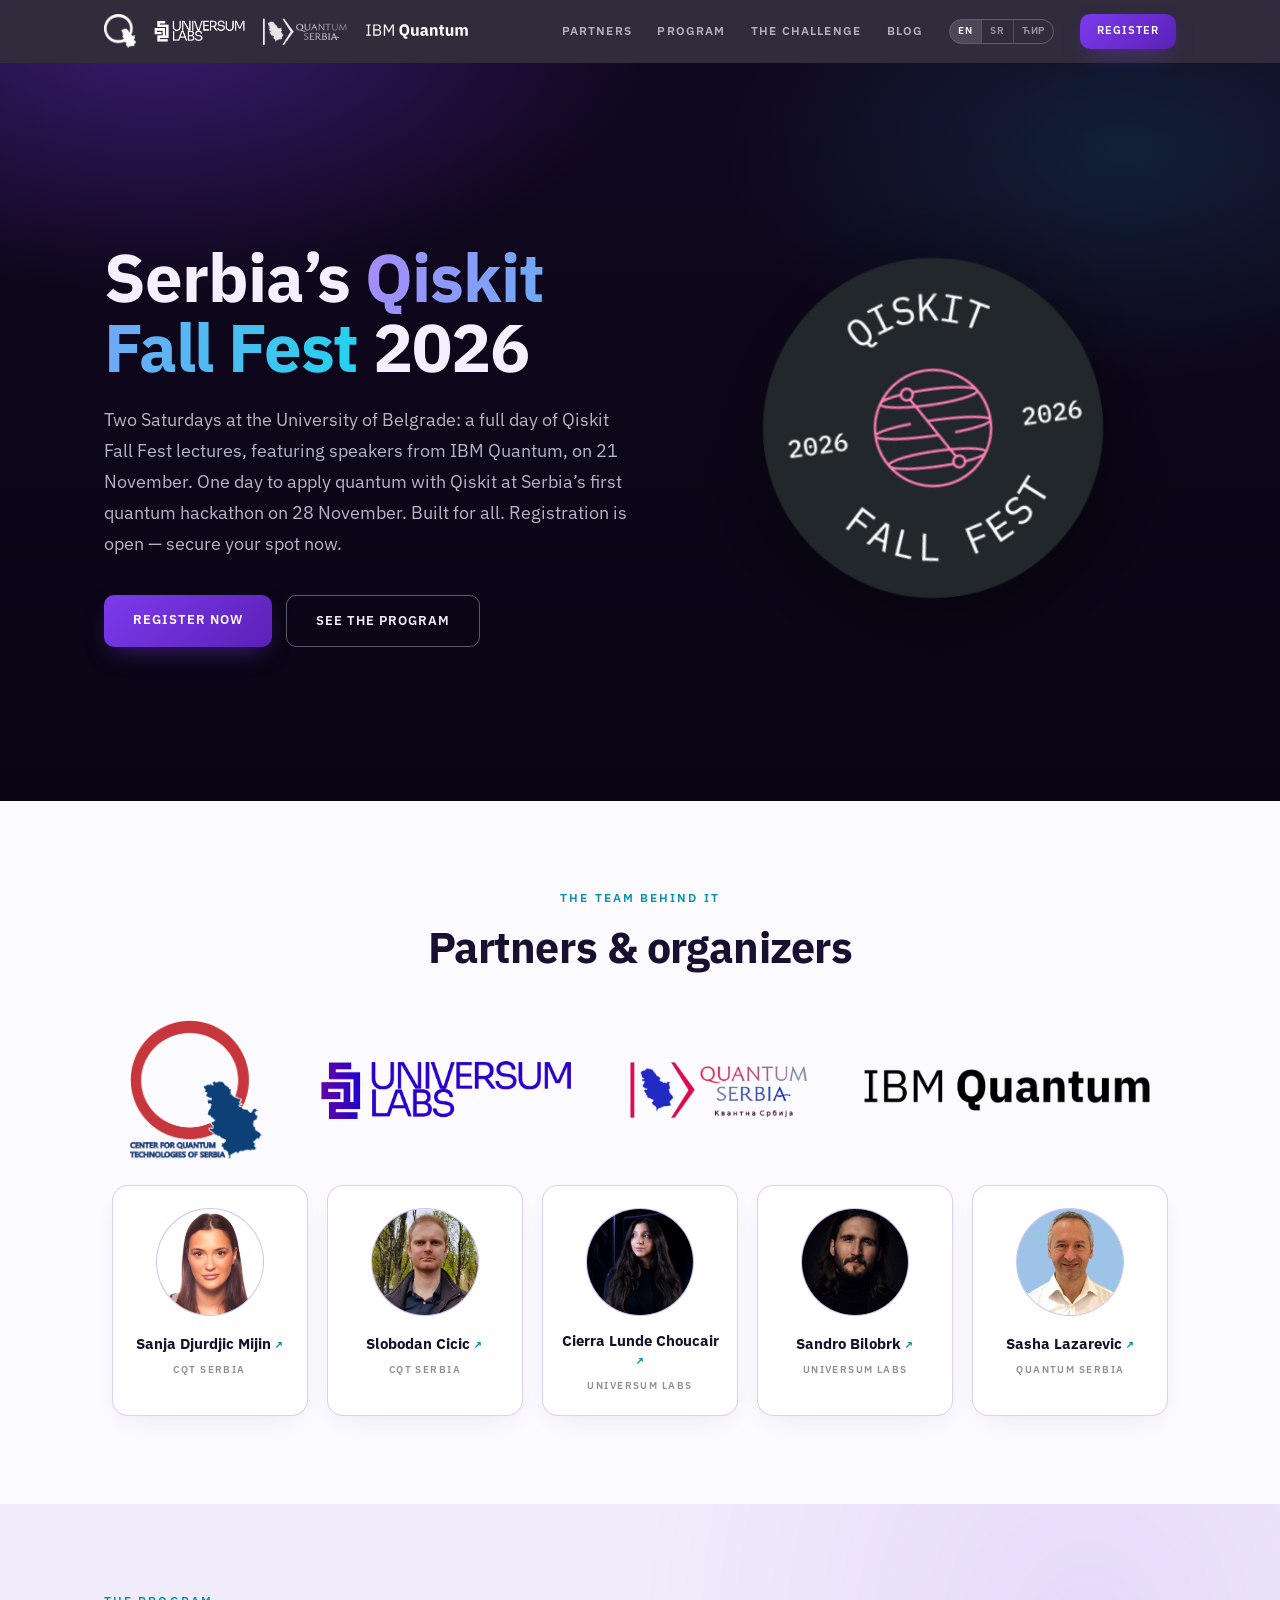
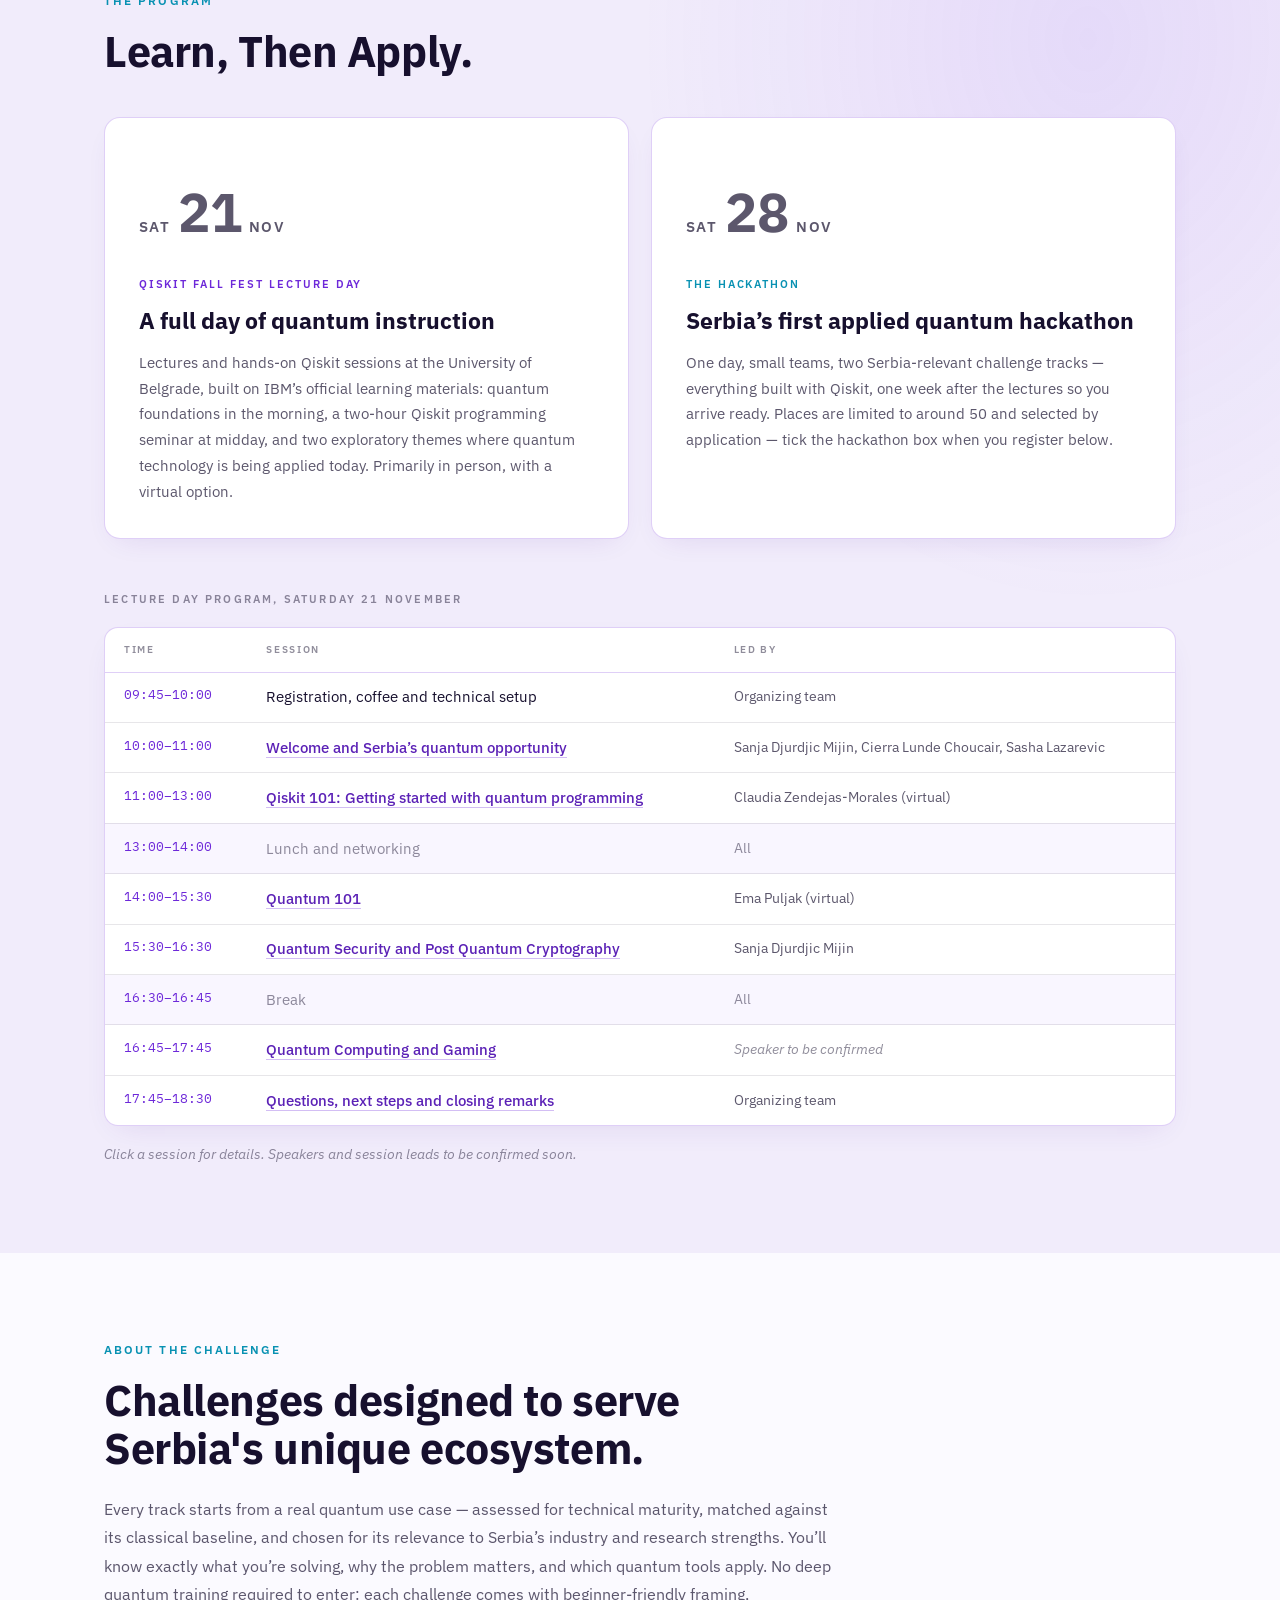
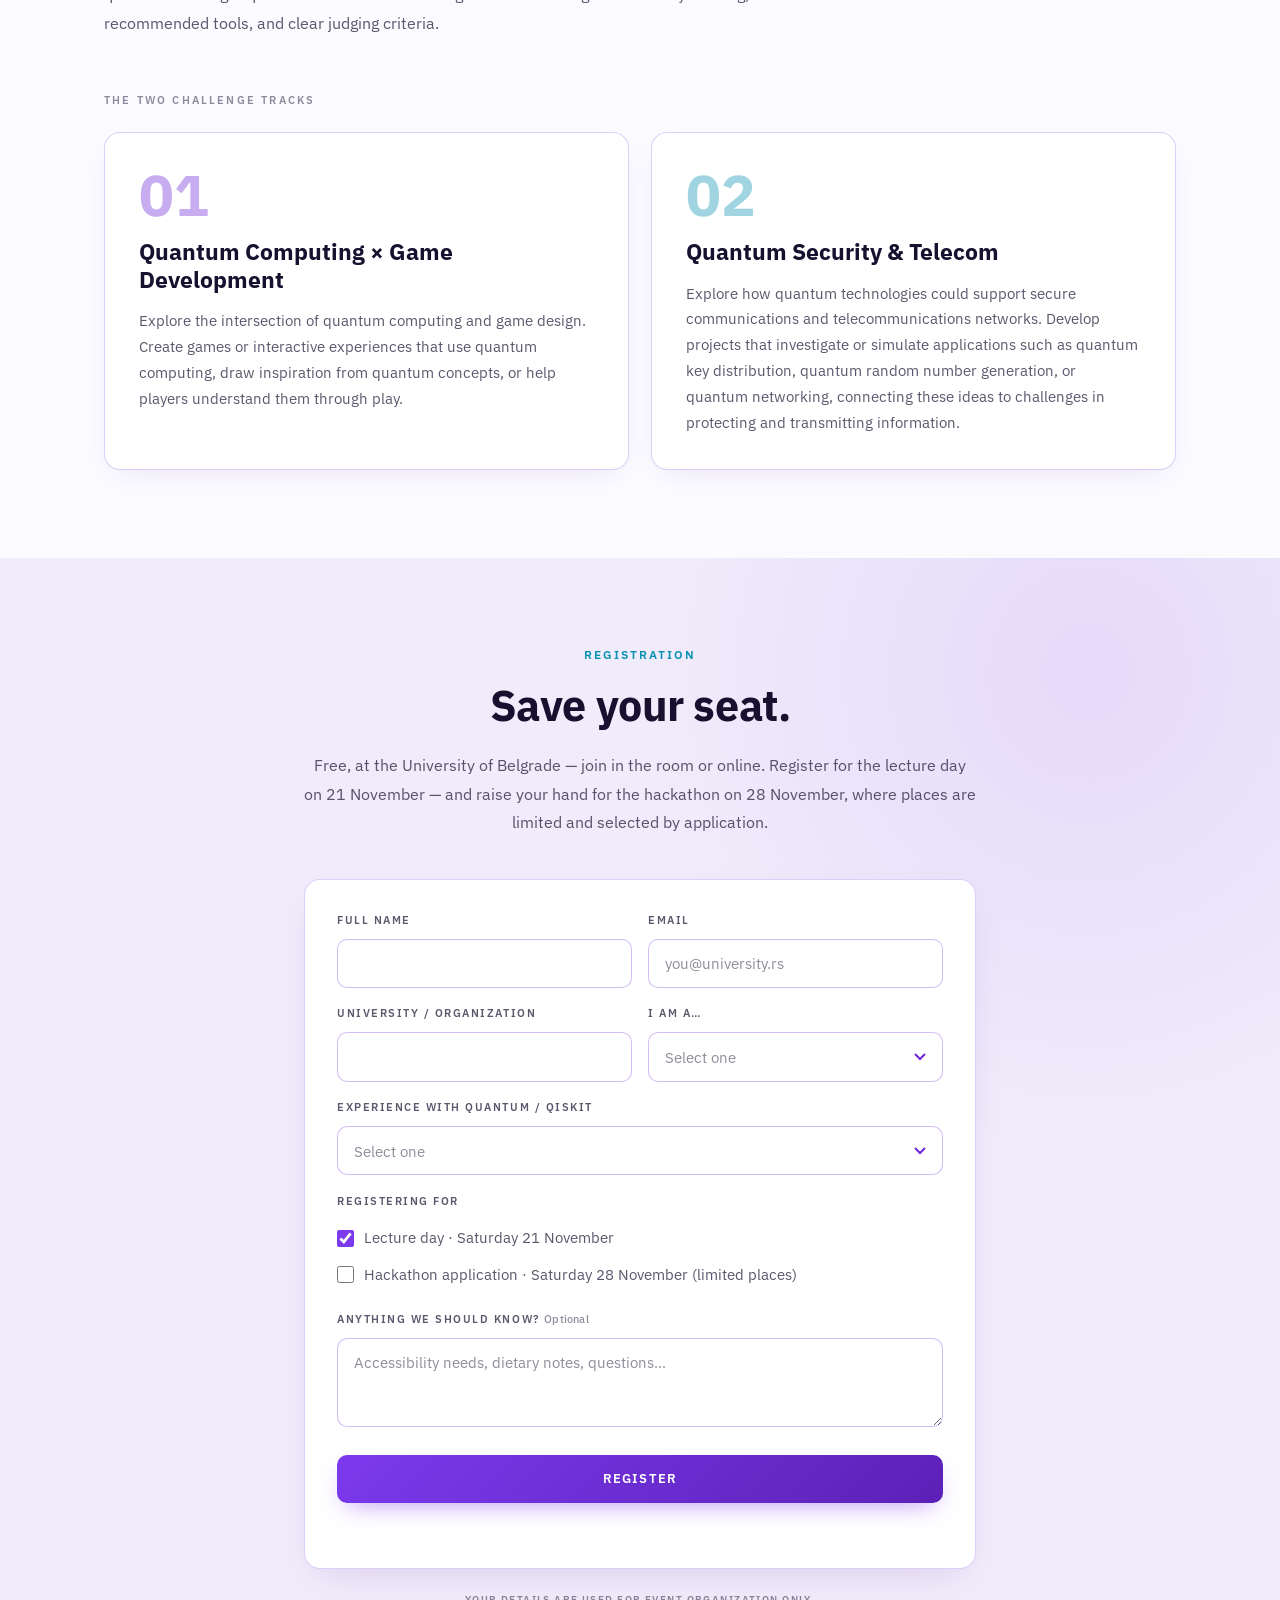
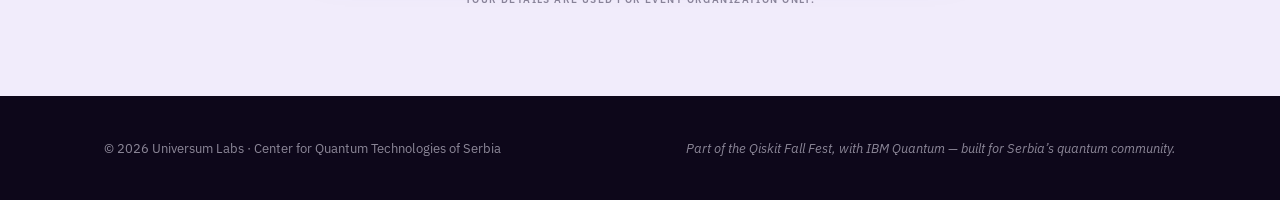
==== commit 4ff2f0fc: "Sanja Djurdjic Mijin speaks on Quantum Security and PQC Replaces the to-be-confirmed slot, so her ca" ====
--- a/index.html
+++ b/index.html
@@ -190,7 +190,7 @@
                 <tr>
                   <td class="t-time">15:30–16:30</td>
                   <td><a class="t-link" href="/session.html?id=quantum-cryptography-security">Quantum Security and Post Quantum Cryptography</a></td>
-                  <td class="t-lead t-tba">Speaker to be confirmed</td>
+                  <td class="t-lead">Sanja Djurdjic Mijin</td>
                 </tr>
                 <tr class="t-break">
                   <td class="t-time">16:30–16:45</td>
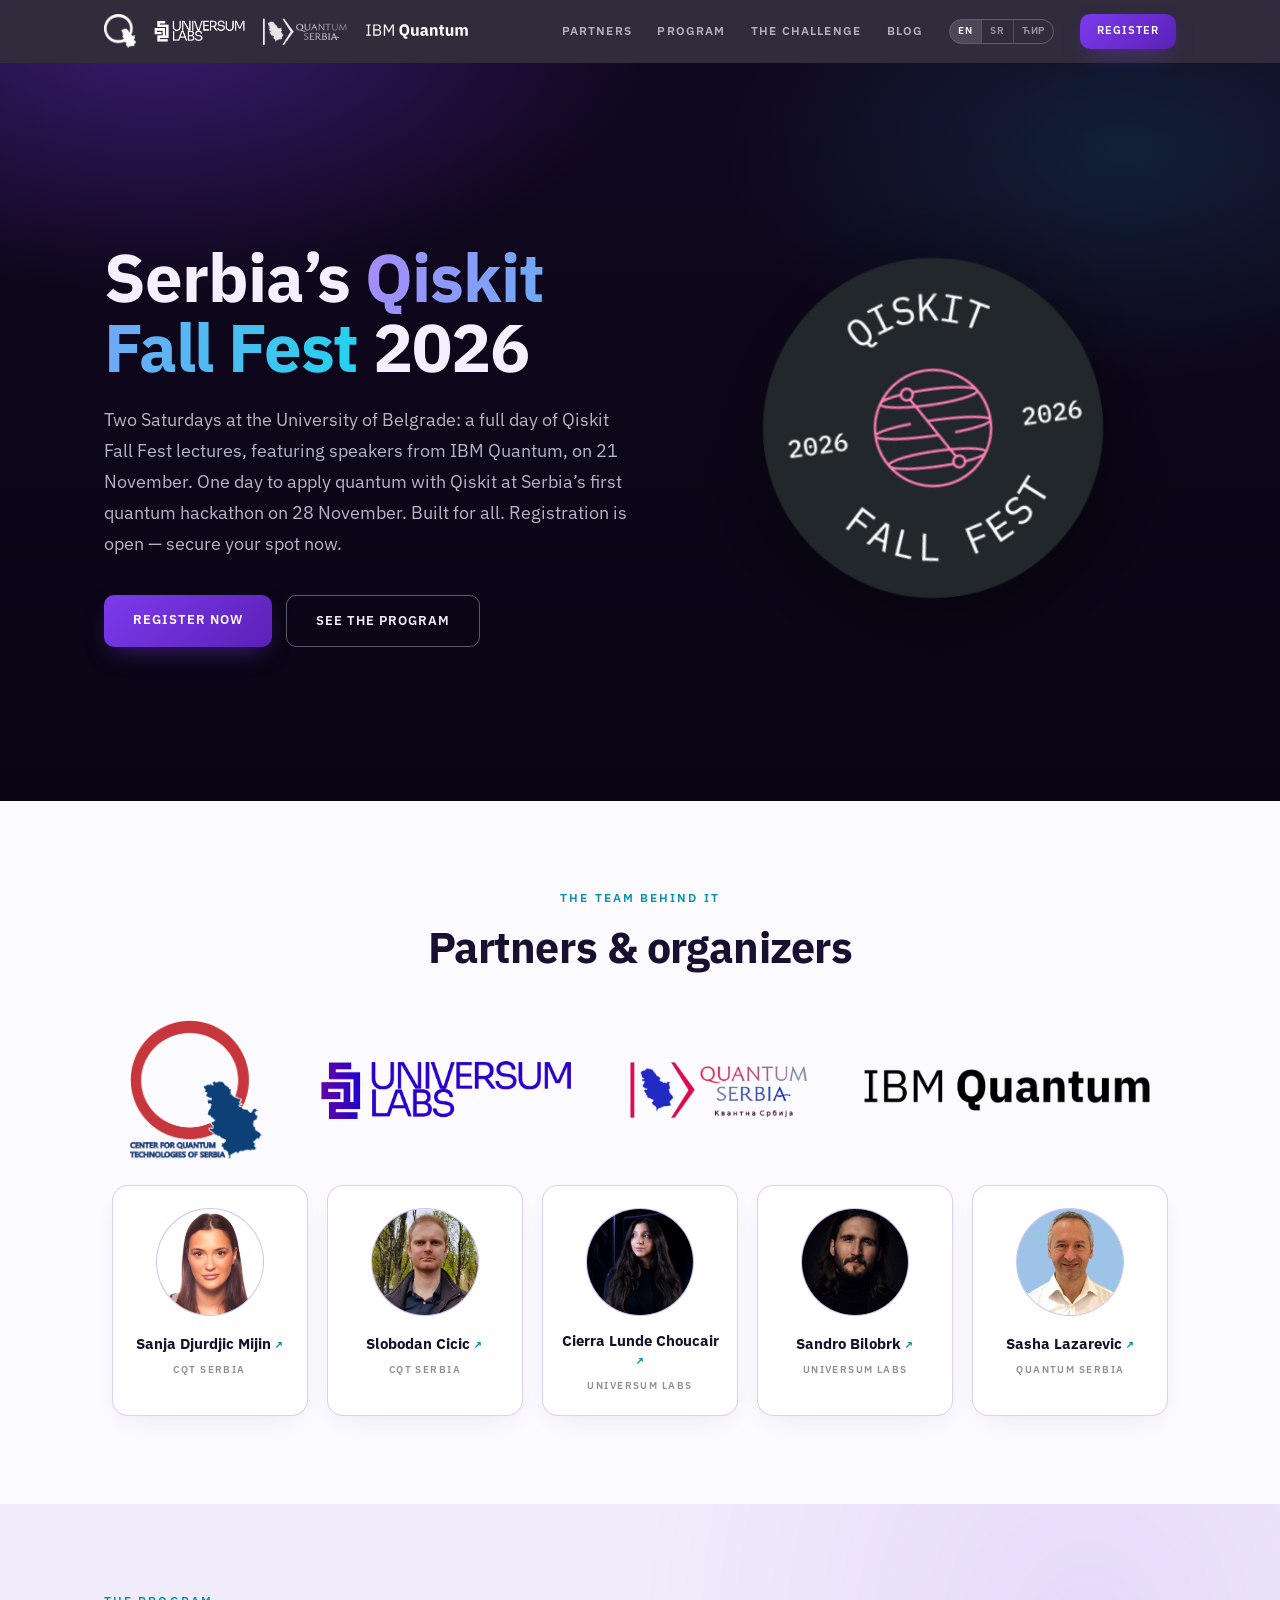
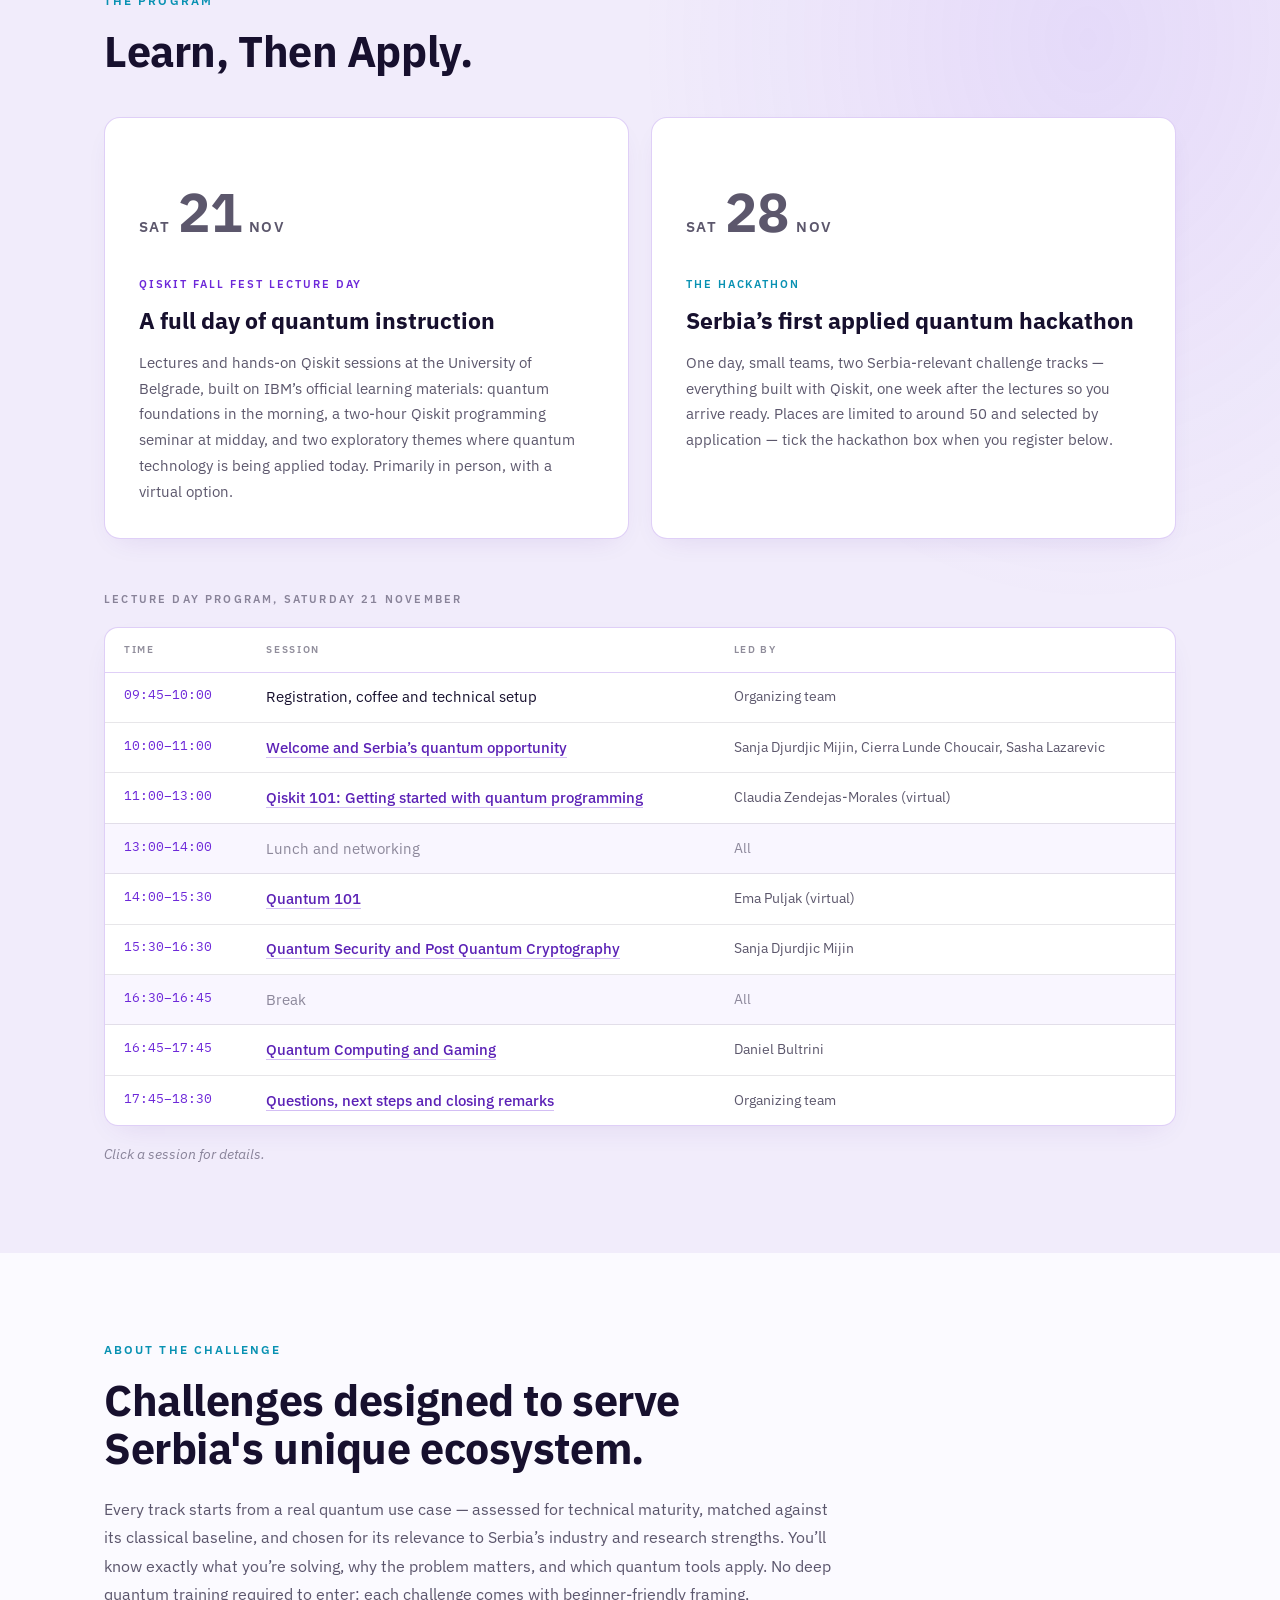
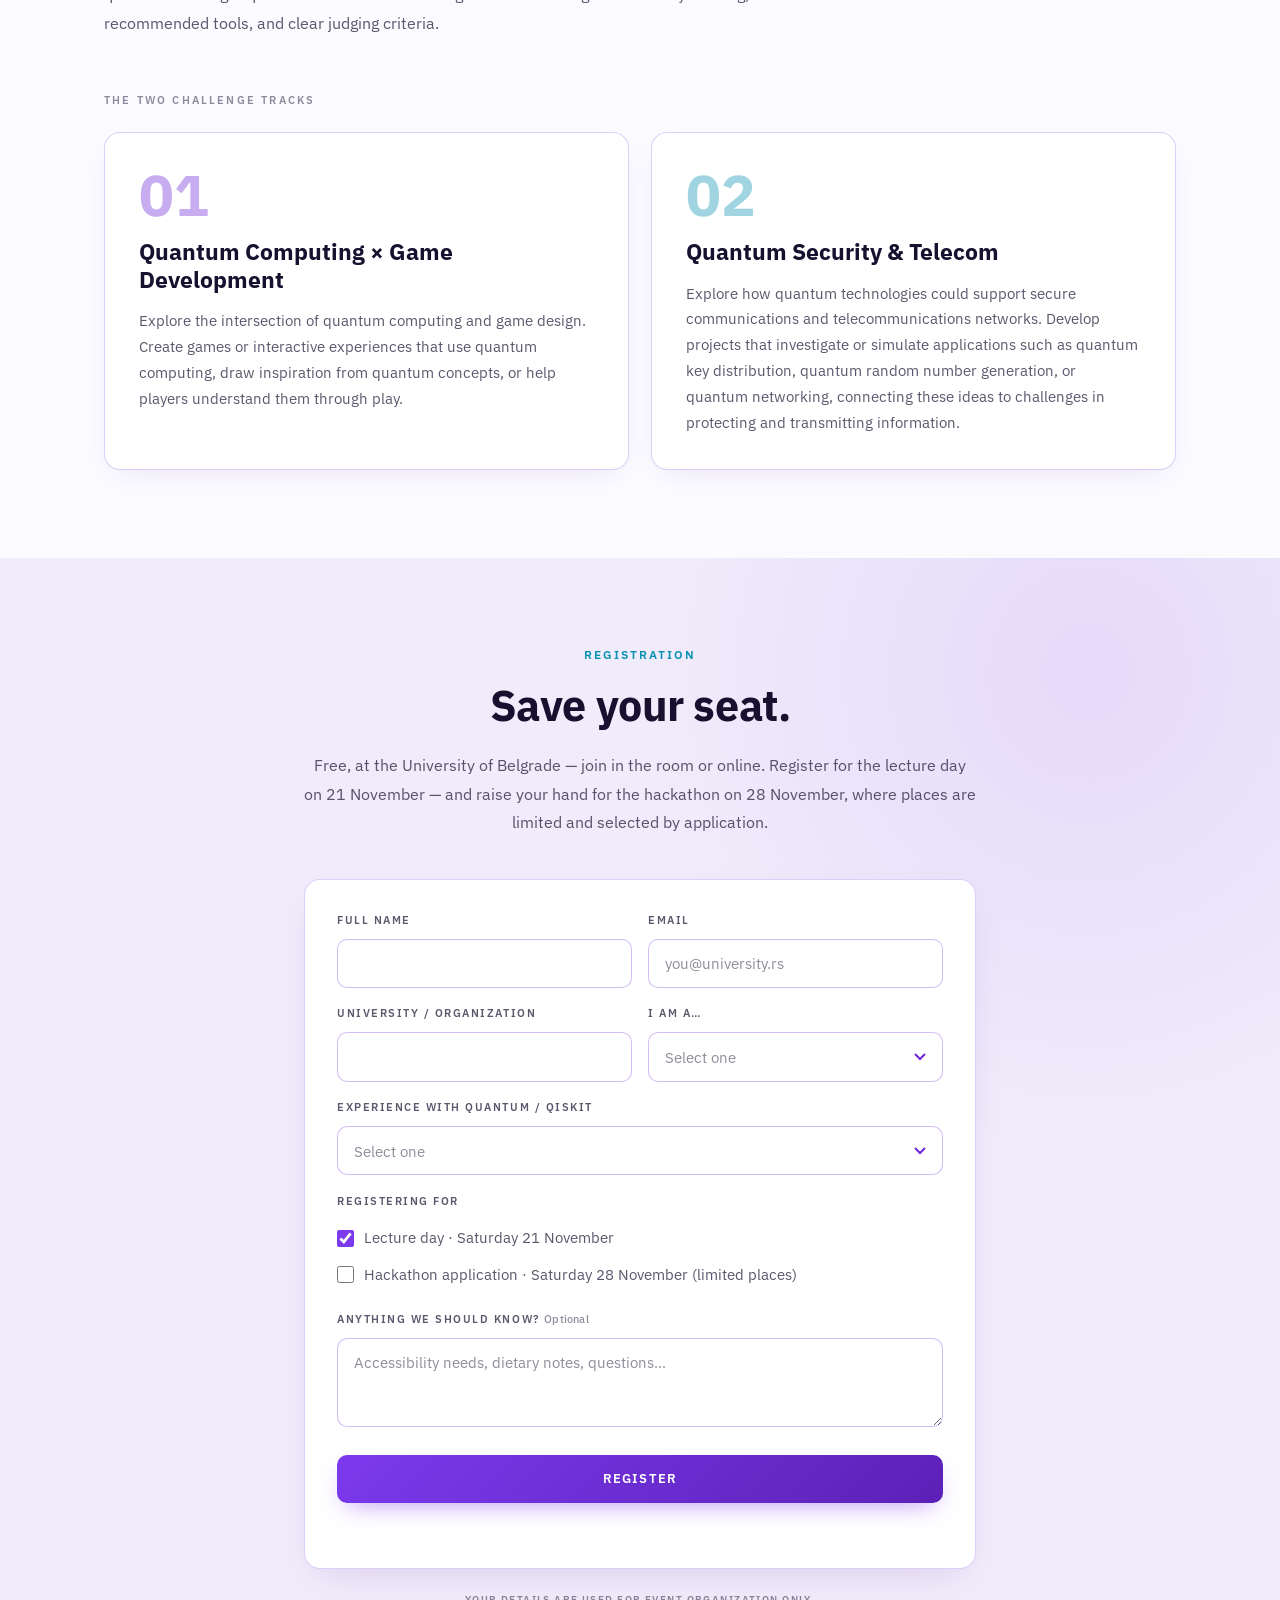
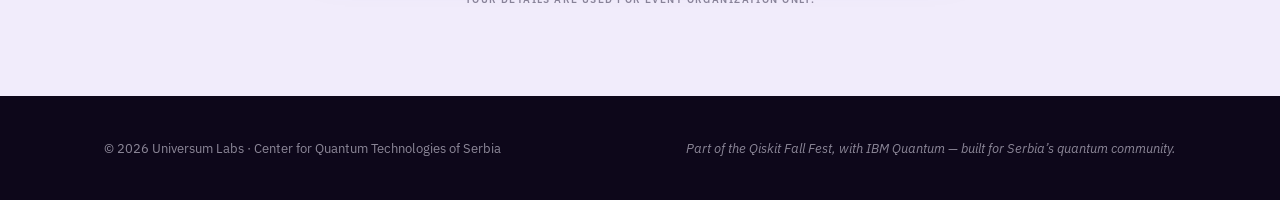
==== commit b690aa48: "Daniel Bultrini speaks on Quantum Computing and Gaming Moth Quantum, with a card linking to his Link" ====
--- a/index.html
+++ b/index.html
@@ -200,7 +200,7 @@
                 <tr>
                   <td class="t-time">16:45–17:45</td>
                   <td><a class="t-link" href="/session.html?id=quantum-computing-gaming">Quantum Computing and Gaming</a></td>
-                  <td class="t-lead t-tba">Speaker to be confirmed</td>
+                  <td class="t-lead">Daniel Bultrini</td>
                 </tr>
                 <tr>
                   <td class="t-time">17:45–18:30</td>
@@ -211,7 +211,7 @@
             </table>
           </div>
           <p class="schedule-note">
-            Click a session for details. Speakers and session leads to be confirmed soon.
+            Click a session for details.
           </p>
         </div>
       </div>
